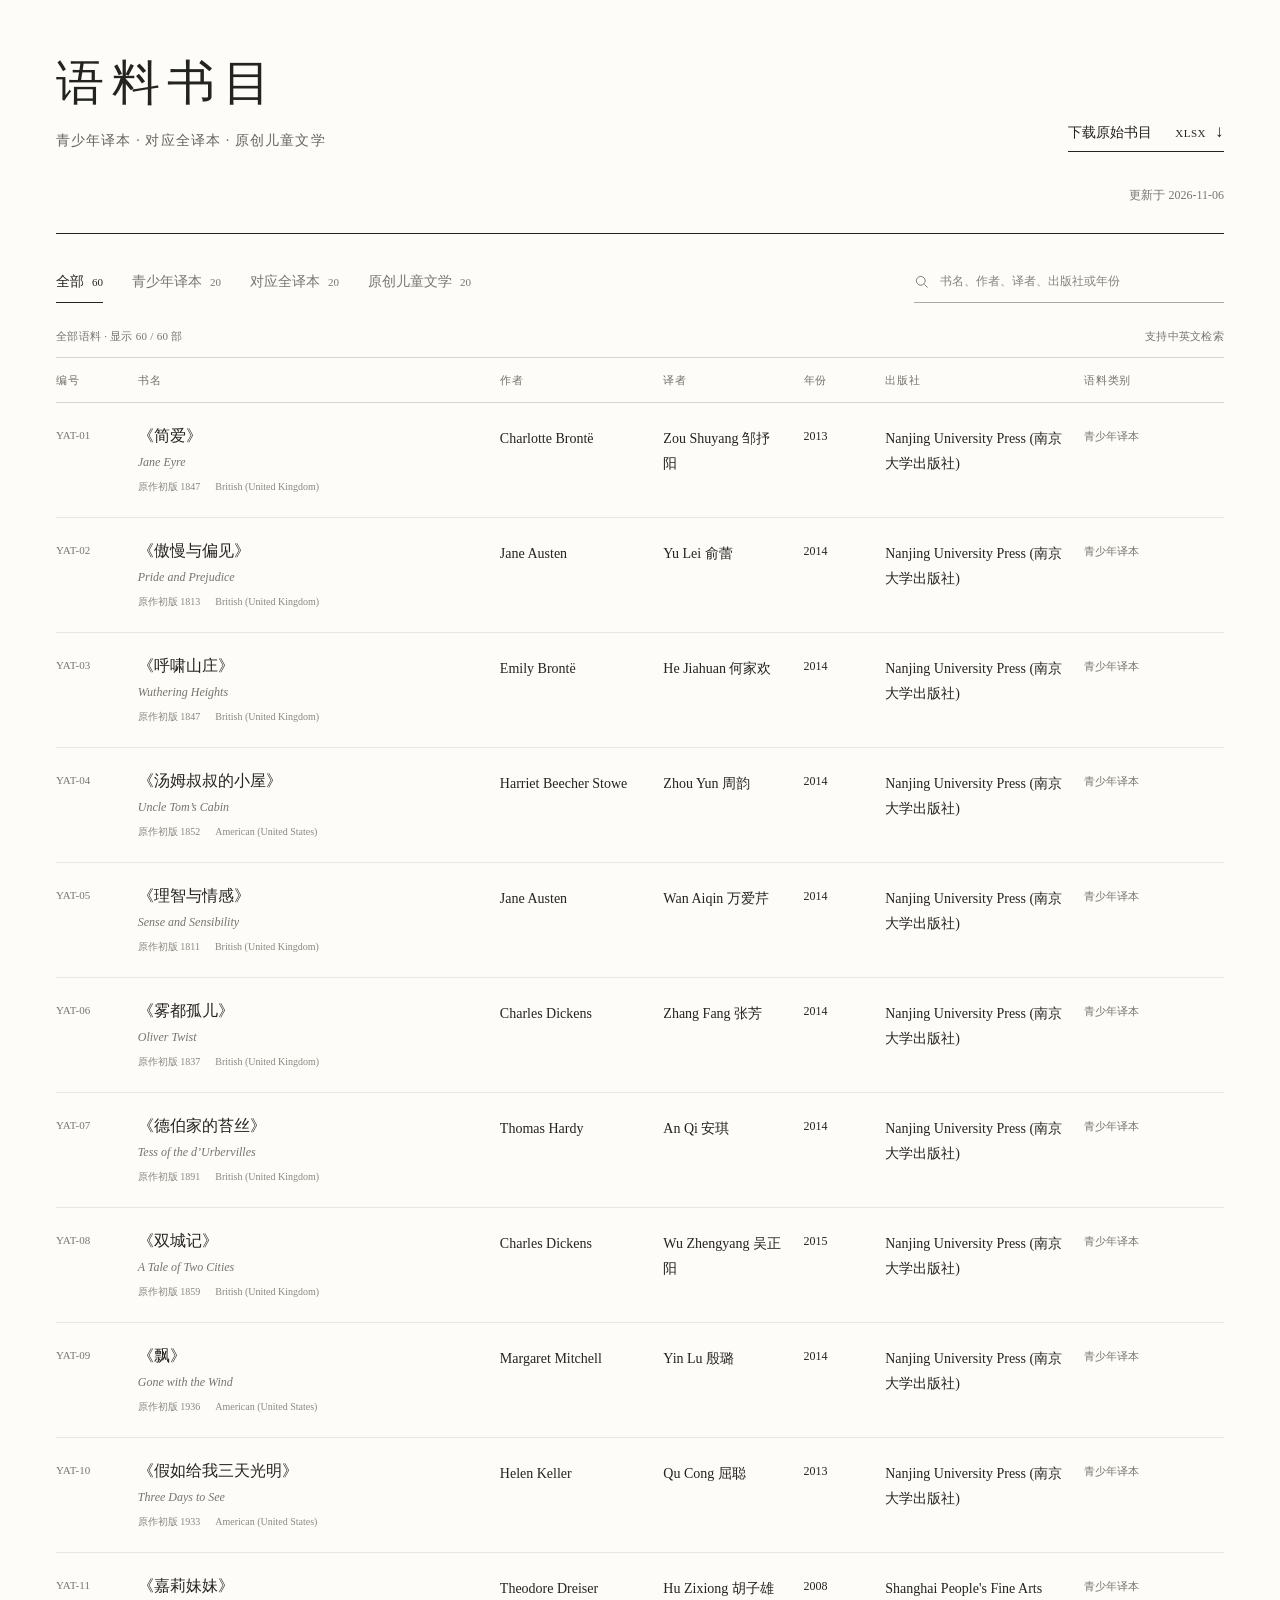
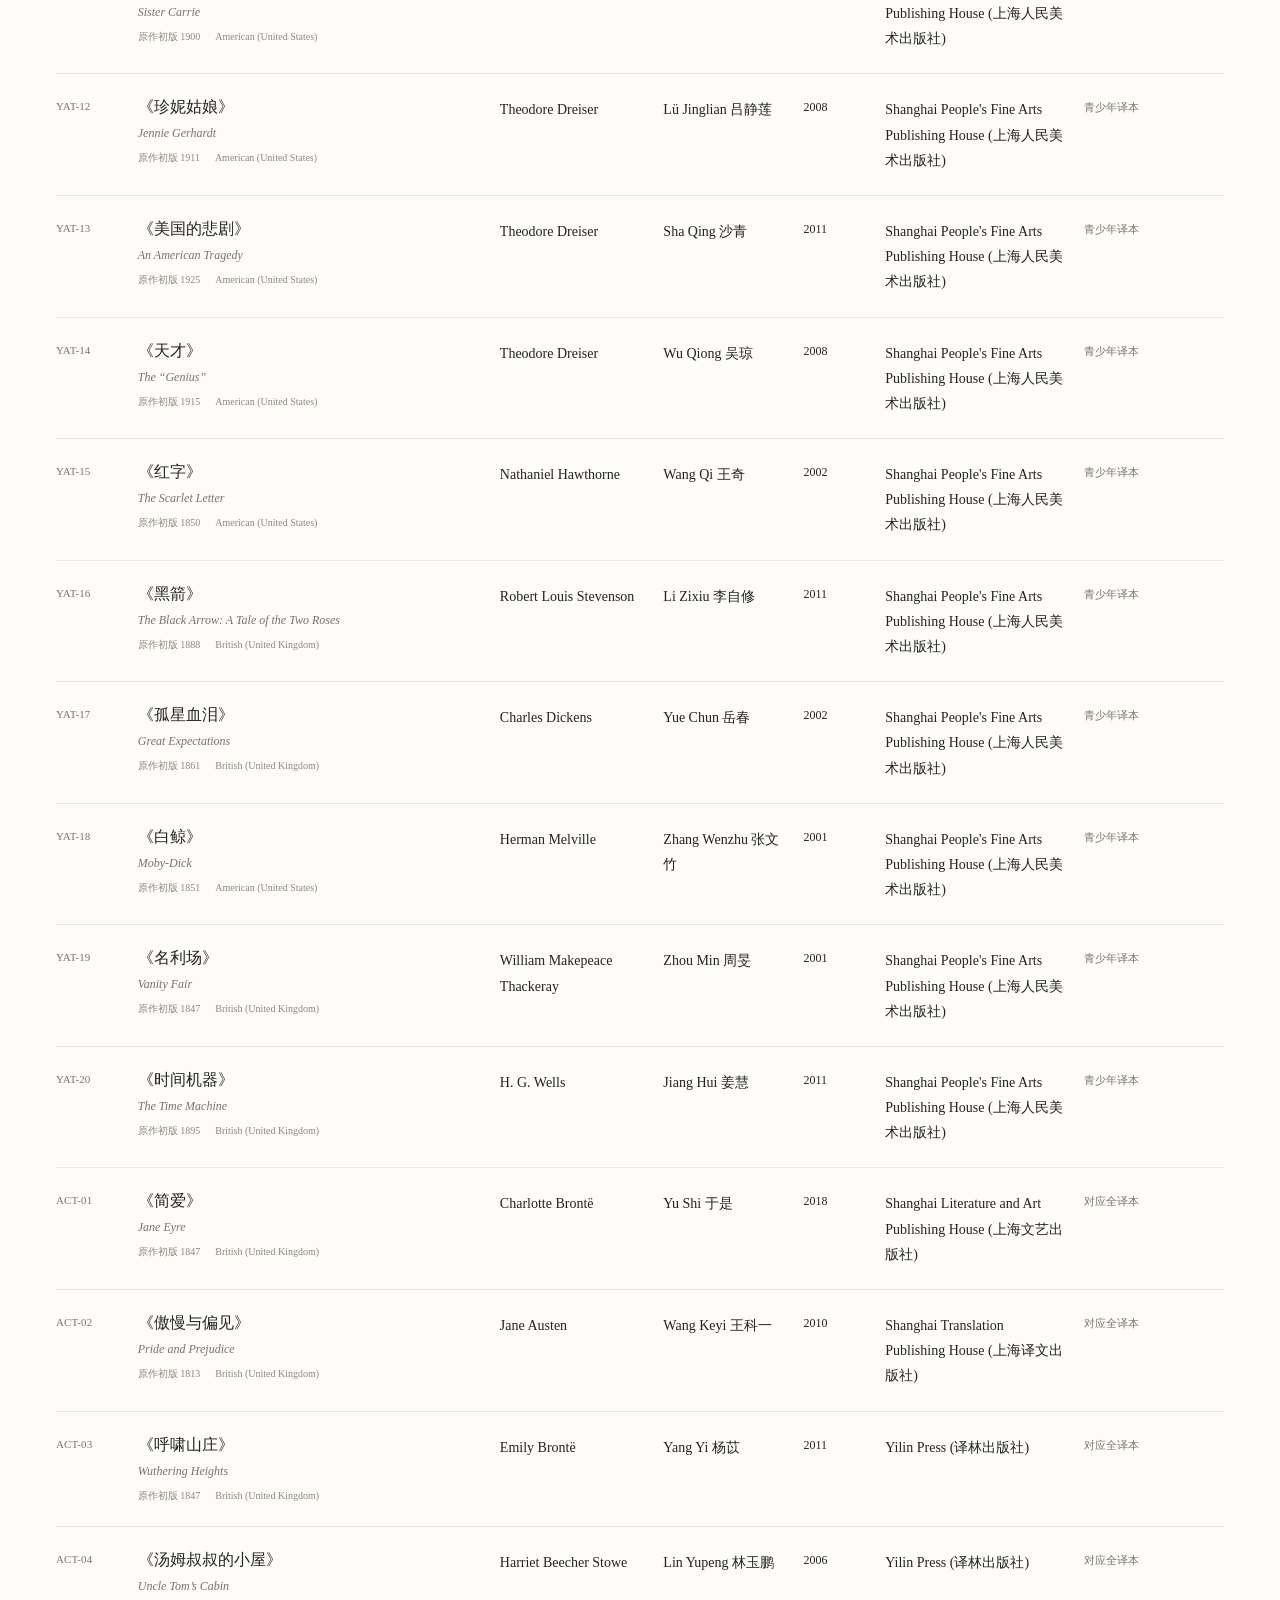
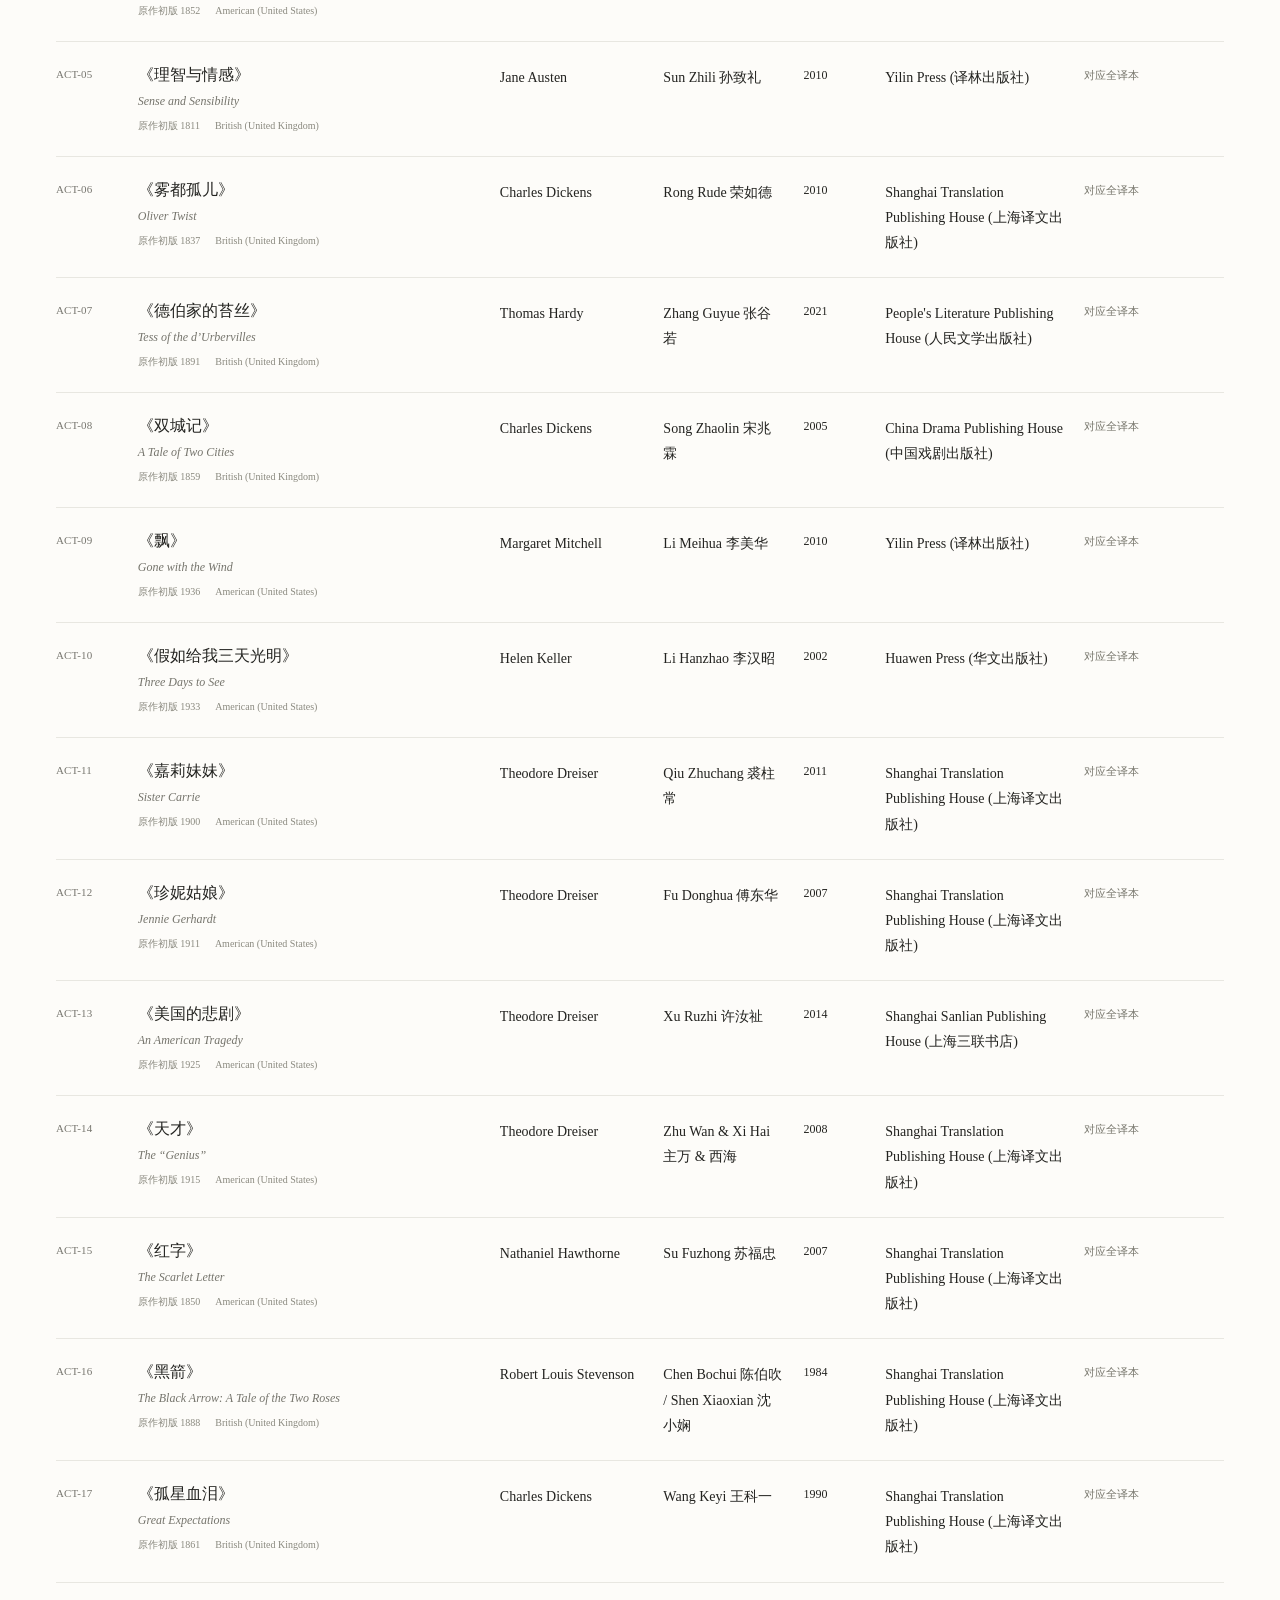
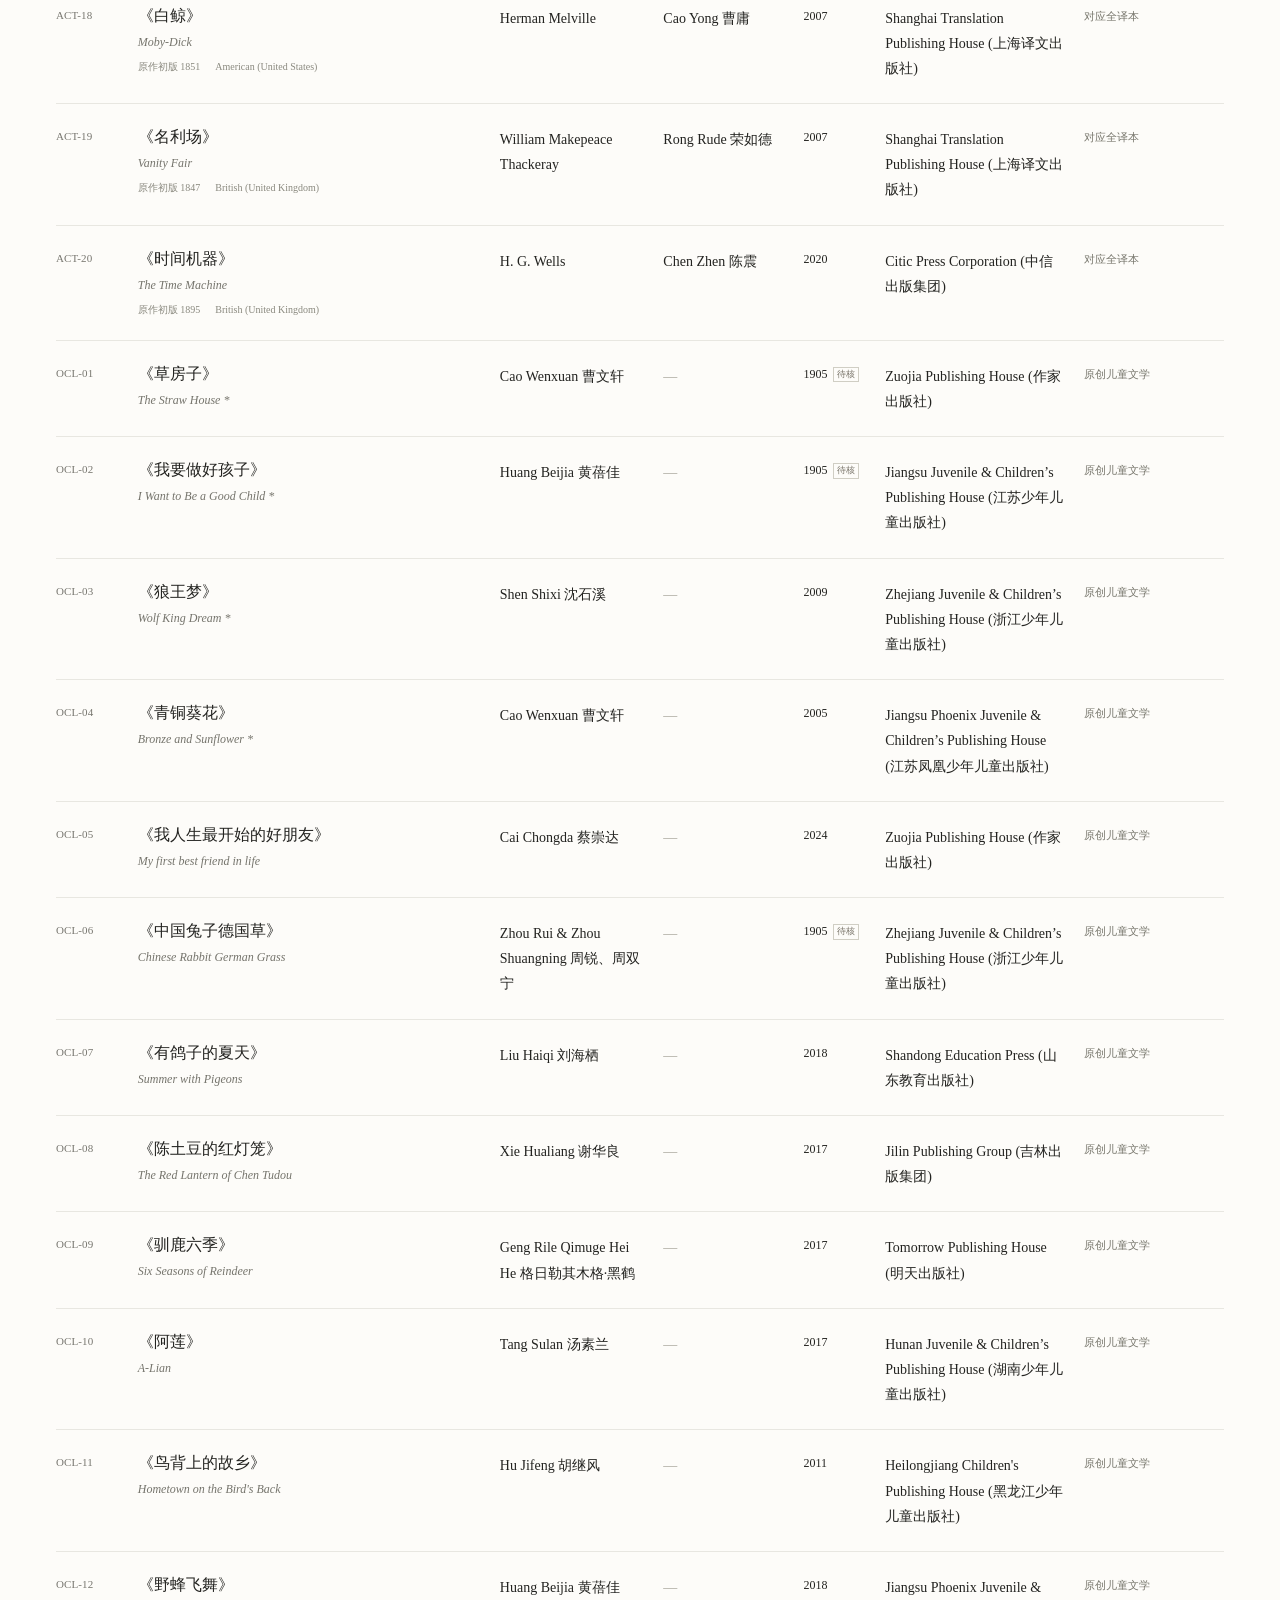
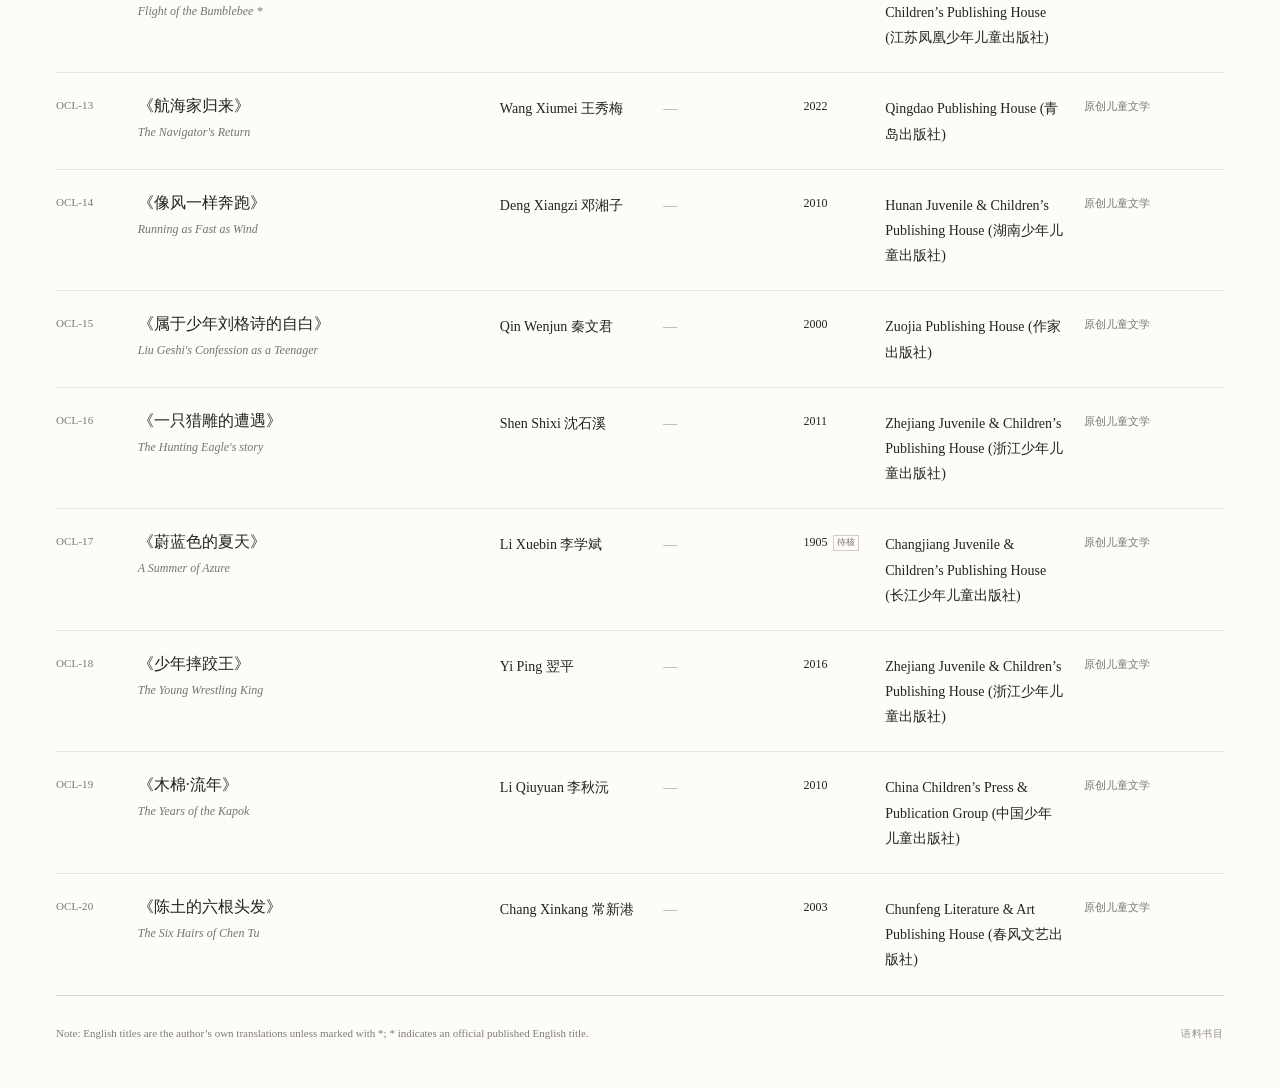
==== index.html @ 2dc524d7 "Add files via upload" ====
<!doctype html>
<html lang="zh-CN">
  <head>
    <meta charset="utf-8">
    <meta name="viewport" content="width=device-width, initial-scale=1">
    <meta name="color-scheme" content="light">
    <meta name="robots" content="noindex, nofollow">
    <link rel="canonical" href="https://aug14sss.github.io/corpus-bibliography/">
    <meta name="description" content="儿童文学研究语料书目：青少年译本、对应全译本与原创儿童文学。支持检索、分类浏览与原始书目下载。">
    <title>语料书目</title>
    <link rel="stylesheet" href="./corpus-bibliography/style.css">
    <script src="./corpus-bibliography/app.js" defer></script>
  </head>
  <body>
    <a class="skip-link" href="#bibliography">跳至书目</a>
    <main class="page">
      <header class="page-header">
        <div class="title-row">
          <div>
            <h1>语料书目</h1>
            <p class="subtitle">青少年译本 · 对应全译本 · 原创儿童文学</p>
          </div>
          <a class="download-link" href="./corpus-bibliography/files/list.xlsx" download="list.xlsx">
            <span>下载原始书目</span><span class="file-type">XLSX <span aria-hidden="true">↓</span></span>
          </a>
        </div>
        <div class="intro-row">
          <p class="update-note" id="updated-at"></p>
        </div>
      </header>

      <section class="bibliography" id="bibliography" aria-label="语料书目检索">
        <div class="controls">
          <div class="group-filters" role="group" aria-label="按语料类别筛选">
            <button class="group-button is-active" type="button" data-group="all" aria-pressed="true"><span>全部</span><span class="group-count" data-count="all">0</span></button>
            <button class="group-button" type="button" data-group="YAT" aria-pressed="false"><span>青少年译本</span><span class="group-count" data-count="YAT">0</span></button>
            <button class="group-button" type="button" data-group="ACT" aria-pressed="false"><span>对应全译本</span><span class="group-count" data-count="ACT">0</span></button>
            <button class="group-button" type="button" data-group="OCL" aria-pressed="false"><span>原创儿童文学</span><span class="group-count" data-count="OCL">0</span></button>
          </div>
          <form class="search-form" role="search">
            <label class="sr-only" for="book-search">检索书名、作者、译者、出版社或年份</label>
            <div class="search-field">
              <svg class="search-icon" viewBox="0 0 20 20" fill="none" aria-hidden="true"><circle cx="8.5" cy="8.5" r="5.5"></circle><path d="m13 13 4 4"></path></svg>
              <input id="book-search" type="search" placeholder="书名、作者、译者、出版社或年份" autocomplete="off" spellcheck="false" aria-describedby="search-help">
              <button class="clear-search" type="button" aria-label="清空检索词" hidden><span aria-hidden="true">×</span></button>
            </div>
          </form>
        </div>
        <div class="results-meta">
          <p id="result-count" role="status" aria-live="polite" aria-atomic="true">正在载入书目…</p>
          <p class="search-help" id="search-help">支持中英文检索</p>
        </div>
        <p class="print-summary" id="print-summary"></p>

        <div class="table-scroll" role="region" aria-label="书目表格，可横向滚动" tabindex="0">
          <table>
            <caption class="sr-only">语料书目，包括书名、作者、译者、出版年份、出版社及语料类别。</caption>
            <colgroup>
              <col class="col-number"><col class="col-title"><col class="col-author"><col class="col-translator"><col class="col-year"><col class="col-publisher"><col class="col-group">
            </colgroup>
            <thead>
              <tr><th scope="col">编号</th><th scope="col">书名</th><th scope="col">作者</th><th scope="col">译者</th><th scope="col">年份</th><th scope="col">出版社</th><th scope="col">语料类别</th></tr>
            </thead>
            <tbody id="bibliography-rows"></tbody>
            <tbody id="print-rows" class="print-rows" aria-hidden="true"></tbody>
          </table>
        </div>

        <div class="empty-state" id="empty-state" hidden>
          <p>未找到匹配的书目</p>
          <p class="empty-hint">试试更简短的关键词，或清除筛选查看全部书目。</p>
          <button class="reset-filters" type="button">清除筛选</button>
        </div>
        <noscript><p class="data-message">请启用 JavaScript 查看和检索书目；也可下载上方的原始 Excel 书目。</p></noscript>
        <p class="data-message" id="data-error" hidden>书目暂未载入，请稍后刷新，或下载原始书目。</p>
      </section>

      <footer class="page-footer">
        <p class="english-note" id="english-note">Note: English titles are the author’s own translations unless marked with *; * indicates an official published English title.</p>
        <p class="footer-caption">语料书目</p>
      </footer>
    </main>
    <script type="application/json" id="bibliography-data">{"title":"语料书目","updatedAt":"2026-11-06","sourceFile":"list.xlsx","noteEnglishTitles":"Note: English titles are the author’s own translations unless marked with *; * indicates an official published English title.","records":[{"id":"YAT-01","group":"YAT","groupLabel":"青少年译本","number":1,"title":"《简爱》","englishTitle":"Jane Eyre","author":"Charlotte Brontë","translator":"Zou Shuyang 邹抒阳","year":"2013","publisher":"Nanjing University Press (南京大学出版社)","originalYear":"1847","sourceExtra":"British (United Kingdom)","needsYearCheck":false},{"id":"YAT-02","group":"YAT","groupLabel":"青少年译本","number":2,"title":"《傲慢与偏见》","englishTitle":"Pride and Prejudice","author":"Jane Austen","translator":"Yu Lei 俞蕾","year":"2014","publisher":"Nanjing University Press (南京大学出版社)","originalYear":"1813","sourceExtra":"British (United Kingdom)","needsYearCheck":false},{"id":"YAT-03","group":"YAT","groupLabel":"青少年译本","number":3,"title":"《呼啸山庄》","englishTitle":"Wuthering Heights","author":"Emily Brontë","translator":"He Jiahuan 何家欢","year":"2014","publisher":"Nanjing University Press (南京大学出版社)","originalYear":"1847","sourceExtra":"British (United Kingdom)","needsYearCheck":false},{"id":"YAT-04","group":"YAT","groupLabel":"青少年译本","number":4,"title":"《汤姆叔叔的小屋》","englishTitle":"Uncle Tom’s Cabin","author":"Harriet Beecher Stowe","translator":"Zhou Yun 周韵","year":"2014","publisher":"Nanjing University Press (南京大学出版社)","originalYear":"1852","sourceExtra":"American (United States)","needsYearCheck":false},{"id":"YAT-05","group":"YAT","groupLabel":"青少年译本","number":5,"title":"《理智与情感》","englishTitle":"Sense and Sensibility","author":"Jane Austen","translator":"Wan Aiqin 万爱芹","year":"2014","publisher":"Nanjing University Press (南京大学出版社)","originalYear":"1811","sourceExtra":"British (United Kingdom)","needsYearCheck":false},{"id":"YAT-06","group":"YAT","groupLabel":"青少年译本","number":6,"title":"《雾都孤儿》","englishTitle":"Oliver Twist","author":"Charles Dickens","translator":"Zhang Fang 张芳","year":"2014","publisher":"Nanjing University Press (南京大学出版社)","originalYear":"1837","sourceExtra":"British (United Kingdom)","needsYearCheck":false},{"id":"YAT-07","group":"YAT","groupLabel":"青少年译本","number":7,"title":"《德伯家的苔丝》","englishTitle":"Tess of the d’Urbervilles","author":"Thomas Hardy","translator":"An Qi 安琪","year":"2014","publisher":"Nanjing University Press (南京大学出版社)","originalYear":"1891","sourceExtra":"British (United Kingdom)","needsYearCheck":false},{"id":"YAT-08","group":"YAT","groupLabel":"青少年译本","number":8,"title":"《双城记》","englishTitle":"A Tale of Two Cities","author":"Charles Dickens","translator":"Wu Zhengyang 吴正阳","year":"2015","publisher":"Nanjing University Press (南京大学出版社)","originalYear":"1859","sourceExtra":"British (United Kingdom)","needsYearCheck":false},{"id":"YAT-09","group":"YAT","groupLabel":"青少年译本","number":9,"title":"《飘》","englishTitle":"Gone with the Wind","author":"Margaret Mitchell","translator":"Yin Lu 殷璐","year":"2014","publisher":"Nanjing University Press (南京大学出版社)","originalYear":"1936","sourceExtra":"American (United States)","needsYearCheck":false},{"id":"YAT-10","group":"YAT","groupLabel":"青少年译本","number":10,"title":"《假如给我三天光明》","englishTitle":"Three Days to See","author":"Helen Keller","translator":"Qu Cong 屈聪","year":"2013","publisher":"Nanjing University Press (南京大学出版社)","originalYear":"1933","sourceExtra":"American (United States)","needsYearCheck":false},{"id":"YAT-11","group":"YAT","groupLabel":"青少年译本","number":11,"title":"《嘉莉妹妹》","englishTitle":"Sister Carrie","author":"Theodore Dreiser","translator":"Hu Zixiong 胡子雄","year":"2008","publisher":"Shanghai People's Fine Arts Publishing House\n(上海人民美术出版社)","originalYear":"1900","sourceExtra":"American (United States)","needsYearCheck":false},{"id":"YAT-12","group":"YAT","groupLabel":"青少年译本","number":12,"title":"《珍妮姑娘》","englishTitle":"Jennie Gerhardt","author":"Theodore Dreiser","translator":"Lü Jinglian 吕静莲","year":"2008","publisher":"Shanghai People's Fine Arts Publishing House\n(上海人民美术出版社)","originalYear":"1911","sourceExtra":"American (United States)","needsYearCheck":false},{"id":"YAT-13","group":"YAT","groupLabel":"青少年译本","number":13,"title":"《美国的悲剧》","englishTitle":"An American Tragedy","author":"Theodore Dreiser","translator":"Sha Qing 沙青","year":"2011","publisher":"Shanghai People's Fine Arts Publishing House\n(上海人民美术出版社)","originalYear":"1925","sourceExtra":"American (United States)","needsYearCheck":false},{"id":"YAT-14","group":"YAT","groupLabel":"青少年译本","number":14,"title":"《天才》","englishTitle":"The “Genius”","author":"Theodore Dreiser","translator":"Wu Qiong 吴琼","year":"2008","publisher":"Shanghai People's Fine Arts Publishing House\n(上海人民美术出版社)","originalYear":"1915","sourceExtra":"American (United States)","needsYearCheck":false},{"id":"YAT-15","group":"YAT","groupLabel":"青少年译本","number":15,"title":"《红字》","englishTitle":"The Scarlet Letter","author":"Nathaniel Hawthorne","translator":"Wang Qi 王奇","year":"2002","publisher":"Shanghai People's Fine Arts Publishing House\n(上海人民美术出版社)","originalYear":"1850","sourceExtra":"American (United States)","needsYearCheck":false},{"id":"YAT-16","group":"YAT","groupLabel":"青少年译本","number":16,"title":"《黑箭》","englishTitle":"The Black Arrow: A Tale of the Two Roses","author":"Robert Louis Stevenson","translator":"Li Zixiu 李自修","year":"2011","publisher":"Shanghai People's Fine Arts Publishing House\n(上海人民美术出版社)","originalYear":"1888","sourceExtra":"British (United Kingdom)","needsYearCheck":false},{"id":"YAT-17","group":"YAT","groupLabel":"青少年译本","number":17,"title":"《孤星血泪》","englishTitle":"Great Expectations","author":"Charles Dickens","translator":"Yue Chun 岳春","year":"2002","publisher":"Shanghai People's Fine Arts Publishing House\n(上海人民美术出版社)","originalYear":"1861","sourceExtra":"British (United Kingdom)","needsYearCheck":false},{"id":"YAT-18","group":"YAT","groupLabel":"青少年译本","number":18,"title":"《白鲸》","englishTitle":"Moby-Dick","author":"Herman Melville","translator":"Zhang Wenzhu 张文竹","year":"2001","publisher":"Shanghai People's Fine Arts Publishing House\n(上海人民美术出版社)","originalYear":"1851","sourceExtra":"American (United States)","needsYearCheck":false},{"id":"YAT-19","group":"YAT","groupLabel":"青少年译本","number":19,"title":"《名利场》","englishTitle":"Vanity Fair","author":"William Makepeace Thackeray","translator":"Zhou Min 周旻","year":"2001","publisher":"Shanghai People's Fine Arts Publishing House\n(上海人民美术出版社)","originalYear":"1847","sourceExtra":"British (United Kingdom)","needsYearCheck":false},{"id":"YAT-20","group":"YAT","groupLabel":"青少年译本","number":20,"title":"《时间机器》","englishTitle":"The Time Machine","author":"H. G. Wells","translator":"Jiang Hui 姜慧","year":"2011","publisher":"Shanghai People's Fine Arts Publishing House\n(上海人民美术出版社)","originalYear":"1895","sourceExtra":"British (United Kingdom)","needsYearCheck":false},{"id":"ACT-01","group":"ACT","groupLabel":"对应全译本","number":1,"title":"《简爱》","englishTitle":"Jane Eyre","author":"Charlotte Brontë","translator":"Yu Shi 于是","year":"2018","publisher":"Shanghai Literature and Art Publishing House (上海文艺出版社)","originalYear":"1847","sourceExtra":"British (United Kingdom)","needsYearCheck":false},{"id":"ACT-02","group":"ACT","groupLabel":"对应全译本","number":2,"title":"《傲慢与偏见》","englishTitle":"Pride and Prejudice","author":"Jane Austen","translator":"Wang Keyi 王科一","year":"2010","publisher":"Shanghai Translation Publishing House (上海译文出版社)","originalYear":"1813","sourceExtra":"British (United Kingdom)","needsYearCheck":false},{"id":"ACT-03","group":"ACT","groupLabel":"对应全译本","number":3,"title":"《呼啸山庄》","englishTitle":"Wuthering Heights","author":"Emily Brontë","translator":"Yang Yi 杨苡","year":"2011","publisher":"Yilin Press (译林出版社)","originalYear":"1847","sourceExtra":"British (United Kingdom)","needsYearCheck":false},{"id":"ACT-04","group":"ACT","groupLabel":"对应全译本","number":4,"title":"《汤姆叔叔的小屋》","englishTitle":"Uncle Tom’s Cabin","author":"Harriet Beecher Stowe","translator":"Lin Yupeng 林玉鹏","year":"2006","publisher":"Yilin Press (译林出版社)","originalYear":"1852","sourceExtra":"American (United States)","needsYearCheck":false},{"id":"ACT-05","group":"ACT","groupLabel":"对应全译本","number":5,"title":"《理智与情感》","englishTitle":"Sense and Sensibility","author":"Jane Austen","translator":"Sun Zhili 孙致礼","year":"2010","publisher":"Yilin Press (译林出版社)","originalYear":"1811","sourceExtra":"British (United Kingdom)","needsYearCheck":false},{"id":"ACT-06","group":"ACT","groupLabel":"对应全译本","number":6,"title":"《雾都孤儿》","englishTitle":"Oliver Twist","author":"Charles Dickens","translator":"Rong Rude 荣如德","year":"2010","publisher":"Shanghai Translation Publishing House (上海译文出版社)","originalYear":"1837","sourceExtra":"British (United Kingdom)","needsYearCheck":false},{"id":"ACT-07","group":"ACT","groupLabel":"对应全译本","number":7,"title":"《德伯家的苔丝》","englishTitle":"Tess of the d’Urbervilles","author":"Thomas Hardy","translator":"Zhang Guyue 张谷若","year":"2021","publisher":"People's Literature Publishing House (人民文学出版社)","originalYear":"1891","sourceExtra":"British (United Kingdom)","needsYearCheck":false},{"id":"ACT-08","group":"ACT","groupLabel":"对应全译本","number":8,"title":"《双城记》","englishTitle":"A Tale of Two Cities","author":"Charles Dickens","translator":"Song Zhaolin 宋兆霖","year":"2005","publisher":"China Drama Publishing House (中国戏剧出版社)","originalYear":"1859","sourceExtra":"British (United Kingdom)","needsYearCheck":false},{"id":"ACT-09","group":"ACT","groupLabel":"对应全译本","number":9,"title":"《飘》","englishTitle":"Gone with the Wind","author":"Margaret Mitchell","translator":"Li Meihua 李美华","year":"2010","publisher":"Yilin Press (译林出版社)","originalYear":"1936","sourceExtra":"American (United States)","needsYearCheck":false},{"id":"ACT-10","group":"ACT","groupLabel":"对应全译本","number":10,"title":"《假如给我三天光明》","englishTitle":"Three Days to See","author":"Helen Keller","translator":"Li Hanzhao 李汉昭","year":"2002","publisher":"Huawen Press (华文出版社)","originalYear":"1933","sourceExtra":"American (United States)","needsYearCheck":false},{"id":"ACT-11","group":"ACT","groupLabel":"对应全译本","number":11,"title":"《嘉莉妹妹》","englishTitle":"Sister Carrie","author":"Theodore Dreiser","translator":"Qiu Zhuchang 裘柱常","year":"2011","publisher":"Shanghai Translation Publishing House (上海译文出版社)","originalYear":"1900","sourceExtra":"American (United States)","needsYearCheck":false},{"id":"ACT-12","group":"ACT","groupLabel":"对应全译本","number":12,"title":"《珍妮姑娘》","englishTitle":"Jennie Gerhardt","author":"Theodore Dreiser","translator":"Fu Donghua 傅东华","year":"2007","publisher":"Shanghai Translation Publishing House (上海译文出版社)","originalYear":"1911","sourceExtra":"American (United States)","needsYearCheck":false},{"id":"ACT-13","group":"ACT","groupLabel":"对应全译本","number":13,"title":"《美国的悲剧》","englishTitle":"An American Tragedy","author":"Theodore Dreiser","translator":"Xu Ruzhi 许汝祉","year":"2014","publisher":"Shanghai Sanlian Publishing House (上海三联书店)","originalYear":"1925","sourceExtra":"American (United States)","needsYearCheck":false},{"id":"ACT-14","group":"ACT","groupLabel":"对应全译本","number":14,"title":"《天才》","englishTitle":"The “Genius”","author":"Theodore Dreiser","translator":"Zhu Wan \u0026 Xi Hai 主万 \u0026 西海","year":"2008","publisher":"Shanghai Translation Publishing House (上海译文出版社)","originalYear":"1915","sourceExtra":"American (United States)","needsYearCheck":false},{"id":"ACT-15","group":"ACT","groupLabel":"对应全译本","number":15,"title":"《红字》","englishTitle":"The Scarlet Letter","author":"Nathaniel Hawthorne","translator":"Su Fuzhong 苏福忠","year":"2007","publisher":"Shanghai Translation Publishing House (上海译文出版社)","originalYear":"1850","sourceExtra":"American (United States)","needsYearCheck":false},{"id":"ACT-16","group":"ACT","groupLabel":"对应全译本","number":16,"title":"《黑箭》","englishTitle":"The Black Arrow: A Tale of the Two Roses","author":"Robert Louis Stevenson","translator":"Chen Bochui 陈伯吹 / Shen Xiaoxian 沈小娴","year":"1984","publisher":"Shanghai Translation Publishing House (上海译文出版社)","originalYear":"1888","sourceExtra":"British (United Kingdom)","needsYearCheck":false},{"id":"ACT-17","group":"ACT","groupLabel":"对应全译本","number":17,"title":"《孤星血泪》","englishTitle":"Great Expectations","author":"Charles Dickens","translator":"Wang Keyi 王科一","year":"1990","publisher":"Shanghai Translation Publishing House (上海译文出版社)","originalYear":"1861","sourceExtra":"British (United Kingdom)","needsYearCheck":false},{"id":"ACT-18","group":"ACT","groupLabel":"对应全译本","number":18,"title":"《白鲸》","englishTitle":"Moby-Dick","author":"Herman Melville","translator":"Cao Yong 曹庸","year":"2007","publisher":"Shanghai Translation Publishing House (上海译文出版社)","originalYear":"1851","sourceExtra":"American (United States)","needsYearCheck":false},{"id":"ACT-19","group":"ACT","groupLabel":"对应全译本","number":19,"title":"《名利场》","englishTitle":"Vanity Fair","author":"William Makepeace Thackeray","translator":"Rong Rude 荣如德","year":"2007","publisher":"Shanghai Translation Publishing House (上海译文出版社)","originalYear":"1847","sourceExtra":"British (United Kingdom)","needsYearCheck":false},{"id":"ACT-20","group":"ACT","groupLabel":"对应全译本","number":20,"title":"《时间机器》","englishTitle":"The Time Machine","author":"H. G. Wells","translator":"Chen Zhen 陈震","year":"2020","publisher":"Citic Press Corporation (中信出版集团)","originalYear":"1895","sourceExtra":"British (United Kingdom)","needsYearCheck":false},{"id":"OCL-01","group":"OCL","groupLabel":"原创儿童文学","number":1,"title":"《草房子》","englishTitle":"The Straw House *","author":"Cao Wenxuan 曹文轩","translator":"","year":"1905","publisher":"Zuojia Publishing House (作家出版社)","originalYear":"","sourceExtra":"","needsYearCheck":true},{"id":"OCL-02","group":"OCL","groupLabel":"原创儿童文学","number":2,"title":"《我要做好孩子》","englishTitle":"I Want to Be a Good Child *","author":"Huang Beijia 黄蓓佳","translator":"","year":"1905","publisher":"Jiangsu Juvenile \u0026 Children’s Publishing House (江苏少年儿童出版社)","originalYear":"","sourceExtra":"","needsYearCheck":true},{"id":"OCL-03","group":"OCL","groupLabel":"原创儿童文学","number":3,"title":"《狼王梦》","englishTitle":"Wolf King Dream *","author":"Shen Shixi 沈石溪","translator":"","year":"2009","publisher":"Zhejiang Juvenile \u0026 Children’s Publishing House (浙江少年儿童出版社)","originalYear":"","sourceExtra":"","needsYearCheck":false},{"id":"OCL-04","group":"OCL","groupLabel":"原创儿童文学","number":4,"title":"《青铜葵花》","englishTitle":"Bronze and Sunflower *","author":"Cao Wenxuan 曹文轩","translator":"","year":"2005","publisher":"Jiangsu Phoenix Juvenile \u0026 Children’s Publishing House (江苏凤凰少年儿童出版社)","originalYear":"","sourceExtra":"","needsYearCheck":false},{"id":"OCL-05","group":"OCL","groupLabel":"原创儿童文学","number":5,"title":"《我人生最开始的好朋友》","englishTitle":"My first best friend in life","author":"Cai Chongda 蔡崇达","translator":"","year":"2024","publisher":"Zuojia Publishing House (作家出版社)","originalYear":"","sourceExtra":"","needsYearCheck":false},{"id":"OCL-06","group":"OCL","groupLabel":"原创儿童文学","number":6,"title":"《中国兔子德国草》","englishTitle":"Chinese Rabbit German Grass","author":"Zhou Rui \u0026 Zhou Shuangning\n周锐、周双宁","translator":"","year":"1905","publisher":"Zhejiang Juvenile \u0026 Children’s Publishing House (浙江少年儿童出版社)","originalYear":"","sourceExtra":"","needsYearCheck":true},{"id":"OCL-07","group":"OCL","groupLabel":"原创儿童文学","number":7,"title":"《有鸽子的夏天》","englishTitle":"Summer with Pigeons","author":"Liu Haiqi 刘海栖","translator":"","year":"2018","publisher":"Shandong Education Press (山东教育出版社)","originalYear":"","sourceExtra":"","needsYearCheck":false},{"id":"OCL-08","group":"OCL","groupLabel":"原创儿童文学","number":8,"title":"《陈土豆的红灯笼》","englishTitle":"The Red Lantern of Chen Tudou","author":"Xie Hualiang 谢华良","translator":"","year":"2017","publisher":"Jilin Publishing Group (吉林出版集团)","originalYear":"","sourceExtra":"","needsYearCheck":false},{"id":"OCL-09","group":"OCL","groupLabel":"原创儿童文学","number":9,"title":"《驯鹿六季》","englishTitle":"Six Seasons of Reindeer","author":"Geng Rile Qimuge Hei He\n格日勒其木格·黑鹤","translator":"","year":"2017","publisher":"Tomorrow Publishing House (明天出版社)","originalYear":"","sourceExtra":"","needsYearCheck":false},{"id":"OCL-10","group":"OCL","groupLabel":"原创儿童文学","number":10,"title":"《阿莲》","englishTitle":"A-Lian","author":"Tang Sulan 汤素兰","translator":"","year":"2017","publisher":"Hunan Juvenile \u0026 Children’s Publishing House (湖南少年儿童出版社)","originalYear":"","sourceExtra":"","needsYearCheck":false},{"id":"OCL-11","group":"OCL","groupLabel":"原创儿童文学","number":11,"title":"《鸟背上的故乡》","englishTitle":"Hometown on the Bird's Back","author":"Hu Jifeng 胡继风","translator":"","year":"2011","publisher":"Heilongjiang Children's Publishing House (黑龙江少年儿童出版社)","originalYear":"","sourceExtra":"","needsYearCheck":false},{"id":"OCL-12","group":"OCL","groupLabel":"原创儿童文学","number":12,"title":"《野蜂飞舞》","englishTitle":"Flight of the Bumblebee *","author":"Huang Beijia 黄蓓佳","translator":"","year":"2018","publisher":"Jiangsu Phoenix Juvenile \u0026 Children’s Publishing House (江苏凤凰少年儿童出版社)","originalYear":"","sourceExtra":"","needsYearCheck":false},{"id":"OCL-13","group":"OCL","groupLabel":"原创儿童文学","number":13,"title":"《航海家归来》","englishTitle":"The Navigator's Return","author":"Wang Xiumei 王秀梅","translator":"","year":"2022","publisher":"Qingdao Publishing House (青岛出版社)","originalYear":"","sourceExtra":"","needsYearCheck":false},{"id":"OCL-14","group":"OCL","groupLabel":"原创儿童文学","number":14,"title":"《像风一样奔跑》","englishTitle":"Running as Fast as Wind","author":"Deng Xiangzi 邓湘子","translator":"","year":"2010","publisher":"Hunan Juvenile \u0026 Children’s Publishing House (湖南少年儿童出版社)","originalYear":"","sourceExtra":"","needsYearCheck":false},{"id":"OCL-15","group":"OCL","groupLabel":"原创儿童文学","number":15,"title":"《属于少年刘格诗的自白》","englishTitle":"Liu Geshi's Confession as a Teenager","author":"Qin Wenjun 秦文君","translator":"","year":"2000","publisher":"Zuojia Publishing House (作家出版社)","originalYear":"","sourceExtra":"","needsYearCheck":false},{"id":"OCL-16","group":"OCL","groupLabel":"原创儿童文学","number":16,"title":"《一只猎雕的遭遇》","englishTitle":"The Hunting Eagle's story","author":"Shen Shixi 沈石溪","translator":"","year":"2011","publisher":"Zhejiang Juvenile \u0026 Children’s Publishing House (浙江少年儿童出版社)","originalYear":"","sourceExtra":"","needsYearCheck":false},{"id":"OCL-17","group":"OCL","groupLabel":"原创儿童文学","number":17,"title":"《蔚蓝色的夏天》","englishTitle":"A Summer of Azure","author":"Li Xuebin 李学斌","translator":"","year":"1905","publisher":"Changjiang Juvenile \u0026 Children’s Publishing House (长江少年儿童出版社)","originalYear":"","sourceExtra":"","needsYearCheck":true},{"id":"OCL-18","group":"OCL","groupLabel":"原创儿童文学","number":18,"title":"《少年摔跤王》","englishTitle":"The Young Wrestling King","author":"Yi Ping 翌平","translator":"","year":"2016","publisher":"Zhejiang Juvenile \u0026 Children’s Publishing House (浙江少年儿童出版社)","originalYear":"","sourceExtra":"","needsYearCheck":false},{"id":"OCL-19","group":"OCL","groupLabel":"原创儿童文学","number":19,"title":"《木棉·流年》","englishTitle":"The Years of the Kapok","author":"Li Qiuyuan 李秋沅","translator":"","year":"2010","publisher":"China Children’s Press \u0026 Publication Group (中国少年儿童出版社)","originalYear":"","sourceExtra":"","needsYearCheck":false},{"id":"OCL-20","group":"OCL","groupLabel":"原创儿童文学","number":20,"title":"《陈土的六根头发》","englishTitle":"The Six Hairs of Chen Tu","author":"Chang Xinkang 常新港","translator":"","year":"2003","publisher":"Chunfeng Literature \u0026 Art Publishing House (春风文艺出版社)","originalYear":"","sourceExtra":"","needsYearCheck":false}]}</script>
  </body>
</html>
---- corpus-bibliography/style.css ----
:root {
  color-scheme: light;
  --paper: #fdfcf9;
  --ink: #232320;
  --muted: #77766f;
  --line: #d7d6cf;
  --light-line: #e8e7e1;
  --serif: "Songti SC", "STSong", "Noto Serif CJK SC", "Source Han Serif SC", "SimSun", "Times New Roman", serif;
}

* { box-sizing: border-box; }
html { scroll-behavior: smooth; }
body { margin: 0; background: var(--paper); color: var(--ink); font-family: var(--serif); font-size: 15px; line-height: 1.65; -webkit-font-smoothing: antialiased; }
button, input { font: inherit; color: inherit; }
button, a, input { -webkit-tap-highlight-color: transparent; }
button { cursor: pointer; }
button:focus-visible, a:focus-visible, input:focus-visible, .table-scroll:focus-visible { outline: 2px solid var(--ink); outline-offset: 4px; }
[hidden] { display: none !important; }
.sr-only { position: absolute; width: 1px; height: 1px; padding: 0; margin: -1px; overflow: hidden; clip: rect(0, 0, 0, 0); white-space: nowrap; border: 0; }
.skip-link { position: fixed; top: 8px; left: 12px; z-index: 5; padding: 8px 16px; transform: translateY(-160%); color: var(--paper); background: var(--ink); }
.skip-link:focus { transform: translateY(0); }
.page { width: min(100% - 112px, 1376px); margin: 0 auto; }
.page-header { padding-top: 54px; }
.title-row, .intro-row, .controls, .results-meta { display: flex; align-items: center; justify-content: space-between; gap: 24px; }
.title-row { align-items: flex-end; margin-top: 0; }
h1 { margin: 0; font-size: clamp(36px, 4vw, 48px); font-weight: 500; letter-spacing: .16em; line-height: 1.2; }
.subtitle { margin: 17px 0 0; color: #66655e; font-size: 14px; letter-spacing: .08em; }
.download-link { display: inline-flex; align-items: baseline; gap: 23px; flex-shrink: 0; padding: 10px 0 7px; border-bottom: 1px solid var(--ink); color: var(--ink); text-decoration: none; font-size: 14px; }
.download-link:hover { border-bottom-width: 2px; padding-bottom: 6px; }
.file-type { font-family: Georgia, "Times New Roman", serif; font-size: 11px; letter-spacing: .04em; }
.file-type span { display: inline-block; margin-left: 6px; font-family: serif; font-size: 17px; line-height: 1; }
.intro-row { margin-top: 34px; padding-bottom: 28px; border-bottom: 1px solid var(--ink); align-items: baseline; justify-content: flex-end; }
.update-note { margin: 0; color: var(--muted); font-size: 12px; }
.update-note { flex-shrink: 0; font-variant-numeric: tabular-nums; }
.bibliography { padding-top: 26px; scroll-margin-top: 20px; }
.controls { gap: 30px; }
.group-filters { display: flex; align-items: stretch; gap: 29px; }
.group-button { position: relative; display: inline-flex; align-items: baseline; gap: 8px; padding: 10px 0; border: 0; background: transparent; color: #77766f; white-space: nowrap; font-size: 14px; }
.group-button::after { position: absolute; right: 0; bottom: 1px; left: 0; height: 1px; background: transparent; content: ""; }
.group-button:hover { color: var(--ink); }
.group-button.is-active { color: var(--ink); }
.group-button.is-active::after { background: var(--ink); }
.group-count { font-family: Georgia, "Times New Roman", serif; font-size: 11px; font-variant-numeric: tabular-nums; }
.search-form { width: 310px; max-width: 100%; flex-shrink: 0; }
.search-field { position: relative; display: flex; align-items: center; height: 41px; border-bottom: 1px solid #aaa99f; }
.search-field:focus-within { border-bottom-color: var(--ink); }
.search-icon { width: 16px; height: 16px; flex-shrink: 0; color: #79786f; stroke: currentColor; stroke-width: 1.2; }
input[type="search"] { width: 100%; min-width: 0; padding: 10px 22px 10px 10px; border: 0; border-radius: 0; outline: none; background: transparent; font-size: 12px; }
input[type="search"]:focus-visible { outline: none; }
input[type="search"]::placeholder { color: #85847c; opacity: 1; }
input[type="search"]::-webkit-search-cancel-button { -webkit-appearance: none; }
.clear-search { position: absolute; right: -4px; top: 3px; width: 30px; height: 34px; padding: 0; border: 0; background: transparent; color: #77766f; font-family: sans-serif; font-size: 20px; }
.results-meta { margin: 23px 0 12px; color: var(--muted); font-size: 11px; letter-spacing: .025em; }
.results-meta p { margin: 0; }
.search-help { text-align: right; }
.table-scroll { overflow-x: auto; border-top: 1px solid var(--line); -webkit-overflow-scrolling: touch; }
table { width: 100%; min-width: 1030px; border-collapse: collapse; table-layout: fixed; font-size: 14px; }
.col-number { width: 7%; }
.col-title { width: 31%; }
.col-author { width: 14%; }
.col-translator { width: 12%; }
.col-year { width: 7%; }
.col-publisher { width: 17%; }
.col-group { width: 12%; }
th, td { padding: 21px 20px 22px 0; text-align: left; vertical-align: top; overflow-wrap: anywhere; }
th:last-child, td:last-child { padding-right: 0; }
th { padding-top: 13px; padding-bottom: 13px; border-bottom: 1px solid var(--line); color: #737269; font-size: 11px; font-weight: 400; letter-spacing: .08em; }
td { border-bottom: 1px solid var(--light-line); }
tbody tr:last-child td { border-bottom-color: var(--line); }
.record-number { display: block; margin-top: 2px; color: #77766f; font-family: Georgia, "Times New Roman", serif; font-size: 11px; font-variant-numeric: tabular-nums; letter-spacing: .01em; white-space: nowrap; }
.book-title { margin: 0; font-size: 16px; font-weight: 500; line-height: 1.5; }
.english-title { margin: 5px 0 0; color: #75746c; font-family: Georgia, "Times New Roman", var(--serif); font-size: 12px; font-style: italic; line-height: 1.5; }
.source-detail { display: flex; flex-wrap: wrap; gap: 1px 15px; margin: 8px 0 0; color: #8a897f; font-size: 10px; line-height: 1.6; }
.author-cell, .translator-cell, .publisher-cell { padding-top: 23px; line-height: 1.8; }
.year-cell { padding-top: 24px; font-family: Georgia, "Times New Roman", serif; font-size: 12px; font-variant-numeric: tabular-nums; white-space: nowrap; }
.year-value { white-space: nowrap; }
.year-check { display: inline-block; margin-left: 5px; padding: 0 3px; border: 1px solid #d0cec4; color: #777267; font-family: var(--serif); font-size: 9px; line-height: 1.5; vertical-align: 1px; white-space: nowrap; }
.group-cell { padding-top: 24px; color: #78776d; font-size: 11px; line-height: 1.8; }
.missing-value { color: #aaa89e; }
.empty-state { padding: 62px 20px 65px; border-bottom: 1px solid var(--line); text-align: center; }
.empty-state p { margin: 0; font-size: 17px; }
.empty-state .empty-hint { margin-top: 9px; color: var(--muted); font-size: 13px; }
.reset-filters { margin-top: 18px; padding: 4px 0; border: 0; border-bottom: 1px solid #8c8b81; background: transparent; font-size: 12px; }
.data-message { padding: 24px 0; color: var(--muted); font-size: 13px; }
.page-footer { display: flex; align-items: baseline; justify-content: space-between; gap: 45px; padding: 28px 0 46px; }
.english-note { max-width: 860px; margin: 0; color: #7e7c72; font-family: Georgia, "Times New Roman", serif; font-size: 11px; line-height: 1.7; }
.footer-caption { margin: 0; flex-shrink: 0; color: #908e83; font-size: 10px; letter-spacing: .08em; }
.print-rows, .print-summary { display: none; }

@media (min-width: 1500px) {
  .page-header { padding-top: 65px; }
}

@media (max-width: 1150px) {
  .page { width: calc(100% - 64px); }
  .controls { align-items: flex-start; flex-direction: column; gap: 17px; }
  .group-filters { gap: 30px; }
  .search-form { width: 350px; }
  .results-meta { margin-top: 22px; }
}

@media (max-width: 640px) {
  .page { width: calc(100% - 36px); }
  .page-header { padding-top: 29px; }
  .title-row { align-items: flex-start; flex-direction: column; gap: 22px; margin-top: 0; }
  h1 { font-size: 37px; }
  .subtitle { margin-top: 14px; font-size: 11px; letter-spacing: .02em; }
  .download-link { gap: 18px; padding-top: 0; font-size: 12px; }
  .intro-row { align-items: flex-start; gap: 12px; margin-top: 26px; padding-bottom: 22px; }
  .update-note { font-size: 10px; }
  .update-note { text-align: right; }
  .bibliography { padding-top: 16px; }
  .controls { gap: 16px; }
  .group-filters { width: 100%; justify-content: space-between; gap: 8px; }
  .group-button { gap: 4px; font-size: 11px; }
  .group-count { font-size: 9px; }
  .search-form { width: 100%; }
  .search-field { height: 39px; }
  input[type="search"] { font-size: 12px; }
  .results-meta { margin-top: 20px; font-size: 10px; }
  .search-help { font-size: 9px; }
  .table-scroll { margin-right: -18px; }
  table { min-width: 1015px; }
  .col-title { width: 30%; }
  th, td { padding-right: 18px; }
  .page-footer { flex-direction: column; gap: 20px; padding-top: 23px; padding-bottom: 30px; }
  .english-note { font-size: 10px; }
}

@media (prefers-reduced-motion: reduce) {
  html { scroll-behavior: auto; }
}

@media print {
  @page { size: A4 landscape; margin: 15mm 12mm; }
  :root { --paper: #fff; --ink: #000; --muted: #555; --line: #aaa; --light-line: #ddd; }
  body { background: #fff; font-size: 9pt; }
  .page { width: 100%; }
  .page-header { padding-top: 0; }
  .title-row { margin-top: 0; }
  h1 { font-size: 24pt; }
  .subtitle { margin-top: 7pt; font-size: 9pt; }
  .intro-row { margin-top: 13pt; padding-bottom: 10pt; }
  .update-note { font-size: 8pt; }
  .skip-link, .download-link, .controls, .results-meta, #bibliography-rows, .empty-state, .data-message { display: none !important; }
  .bibliography { padding-top: 9pt; }
  .print-summary { display: block; margin: 0 0 7pt; color: #555; font-size: 8pt; }
  .table-scroll { overflow: visible; margin: 0; }
  table { min-width: 0; font-size: 8.5pt; }
  thead { display: table-header-group; }
  .print-rows { display: table-row-group; }
  tr { break-inside: avoid; page-break-inside: avoid; }
  th, td { padding: 9pt 9pt 9pt 0; }
  th { padding-top: 6pt; padding-bottom: 6pt; font-size: 7pt; }
  .record-number { margin-top: 1pt; font-size: 7pt; }
  .book-title { font-size: 9pt; }
  .english-title { margin-top: 3pt; font-size: 7.5pt; }
  .source-detail { gap: 0 8pt; margin-top: 4pt; font-size: 6.5pt; }
  .author-cell, .translator-cell, .publisher-cell { padding-top: 9pt; }
  .year-cell { padding-top: 9pt; font-size: 8pt; }
  .year-check { margin-left: 2pt; padding: 0 1pt; font-size: 6pt; }
  .group-cell { padding-top: 9pt; font-size: 7pt; }
  .page-footer { gap: 20pt; padding: 15pt 0 0; }
  .english-note { max-width: 80%; font-size: 7pt; }
  .footer-caption { font-size: 7pt; }
}
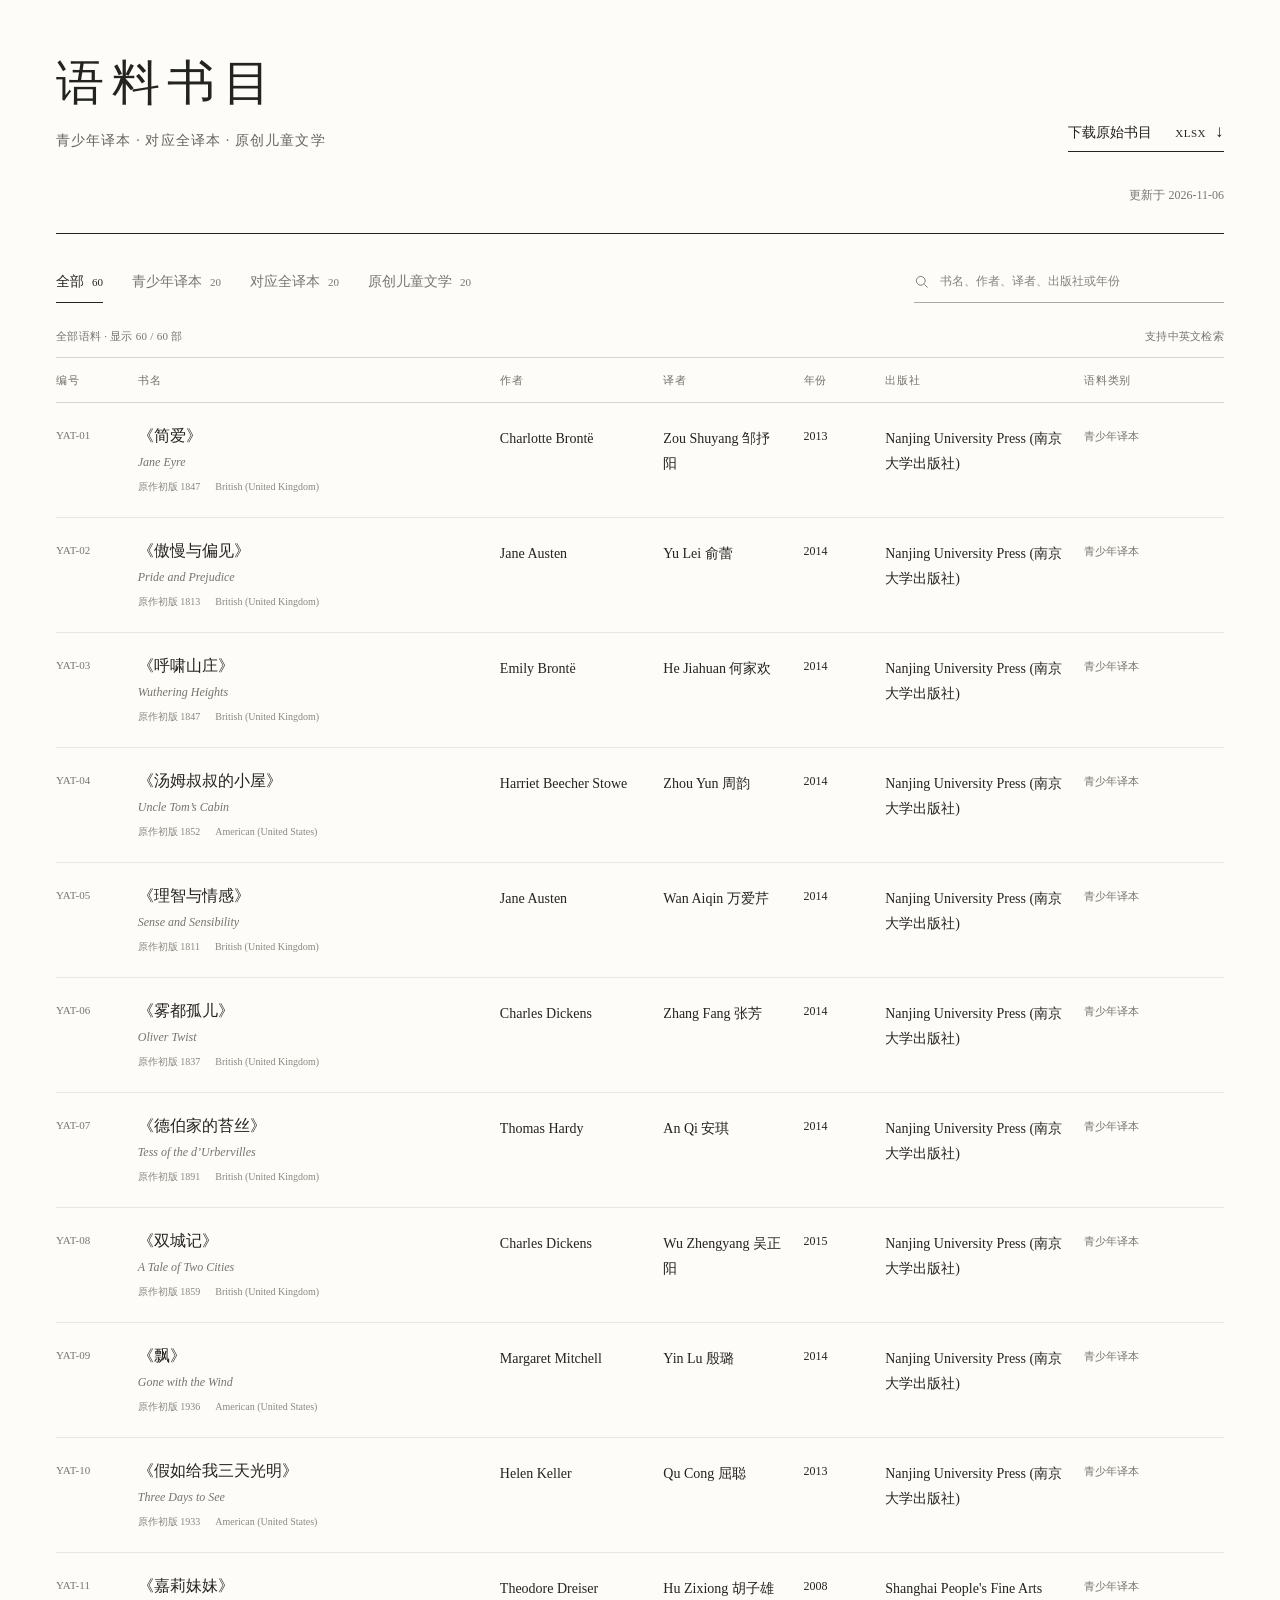
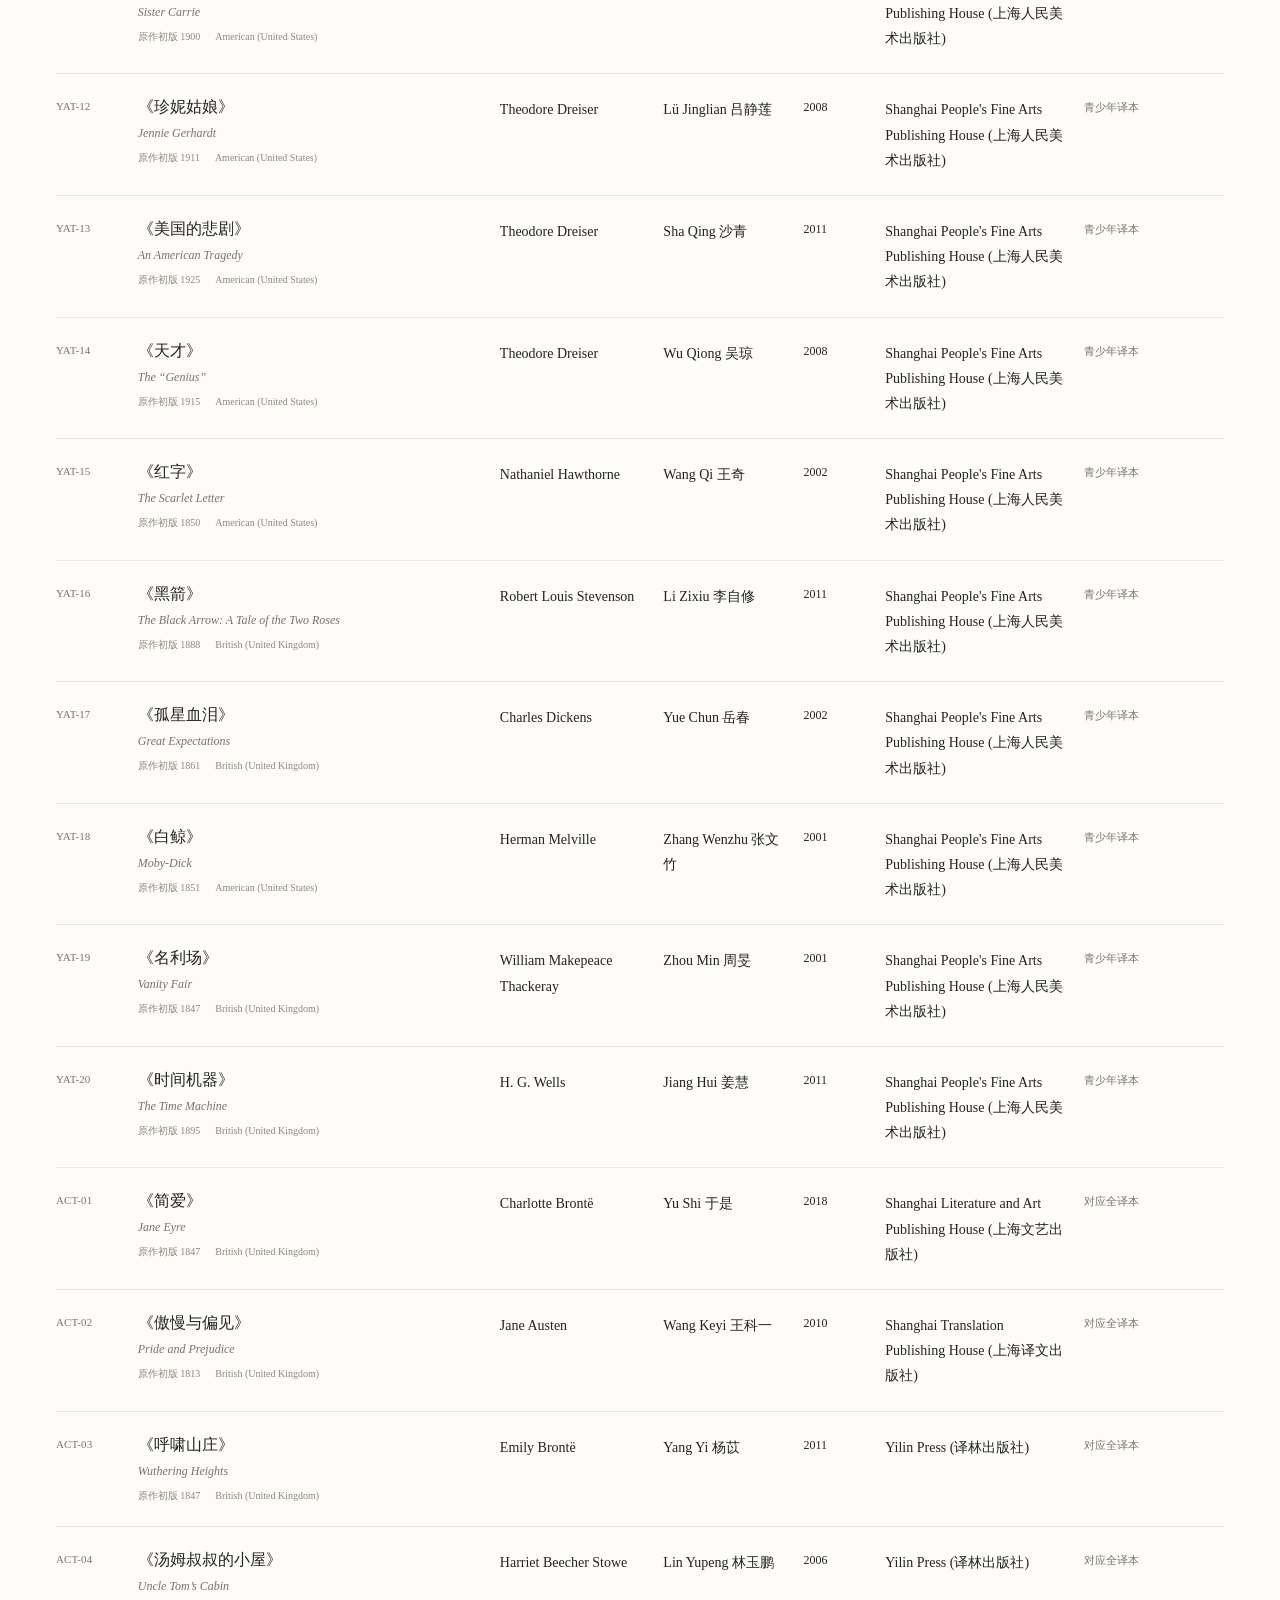
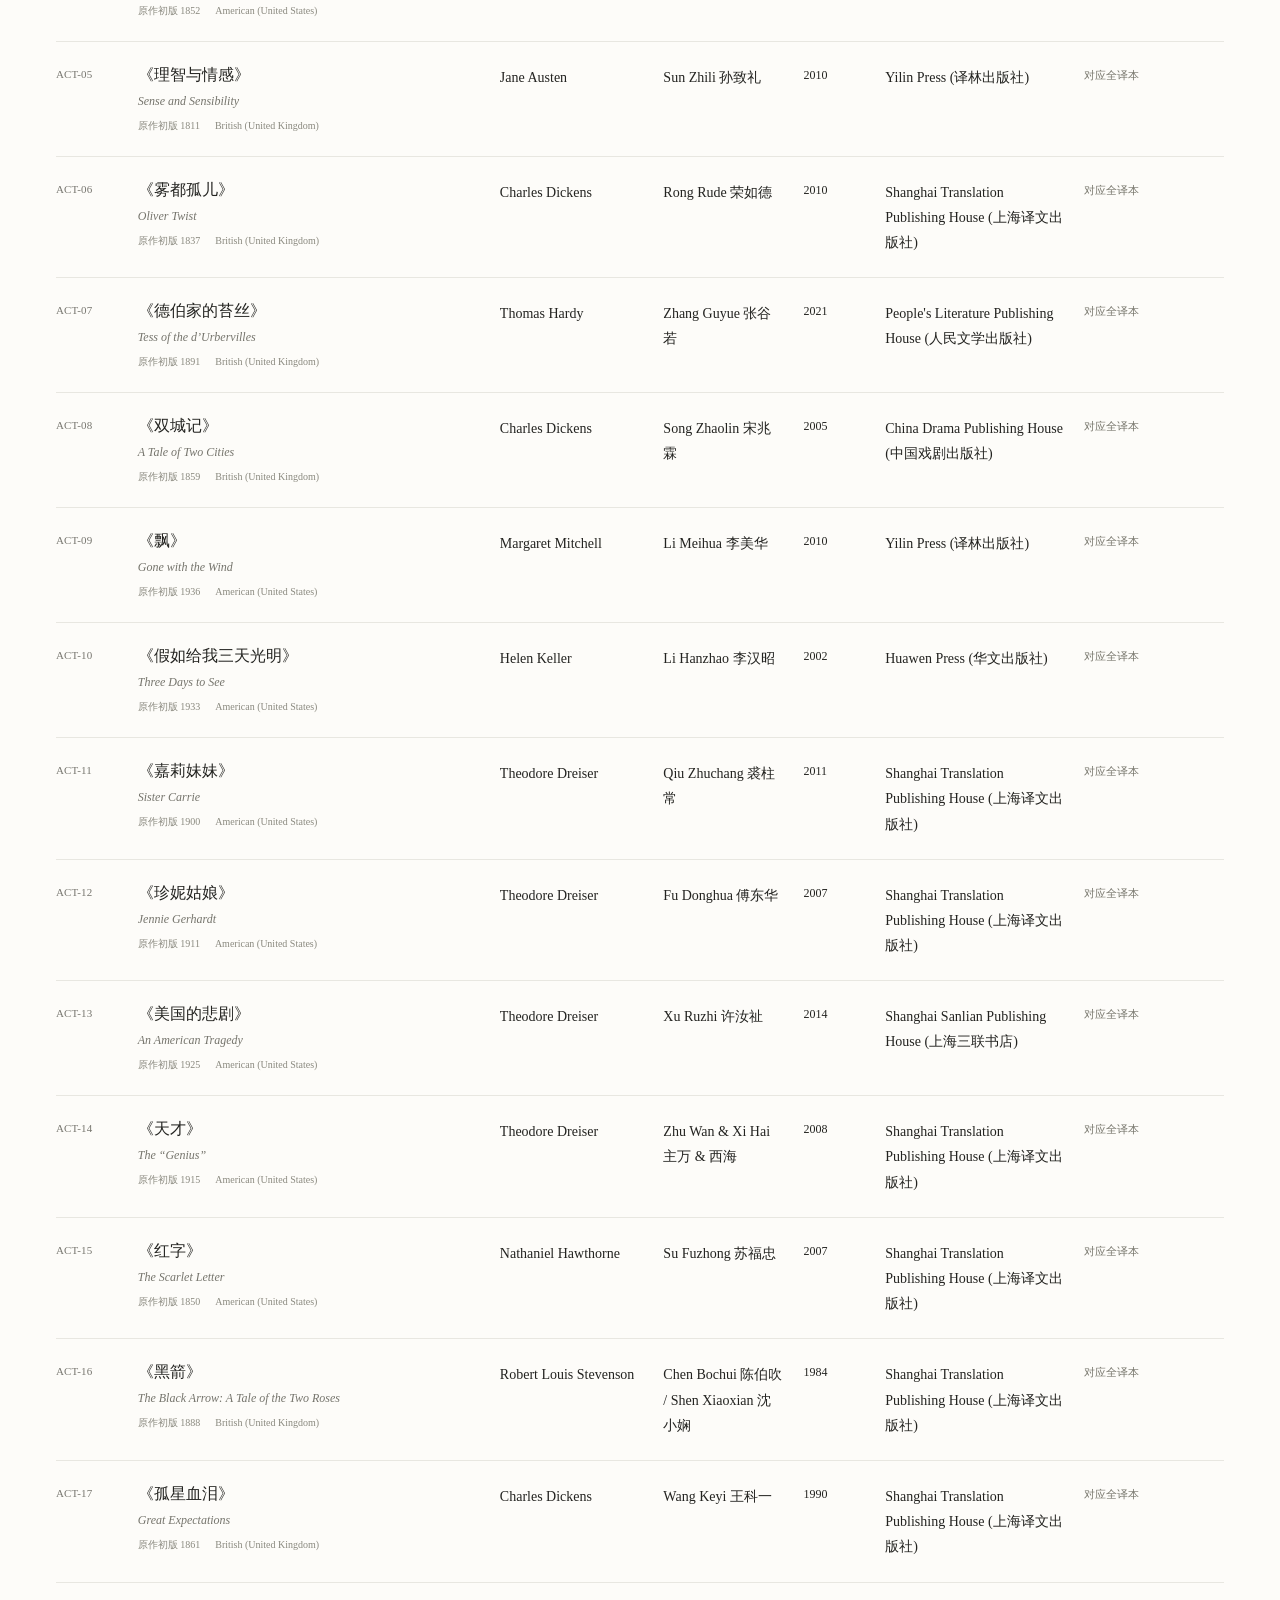
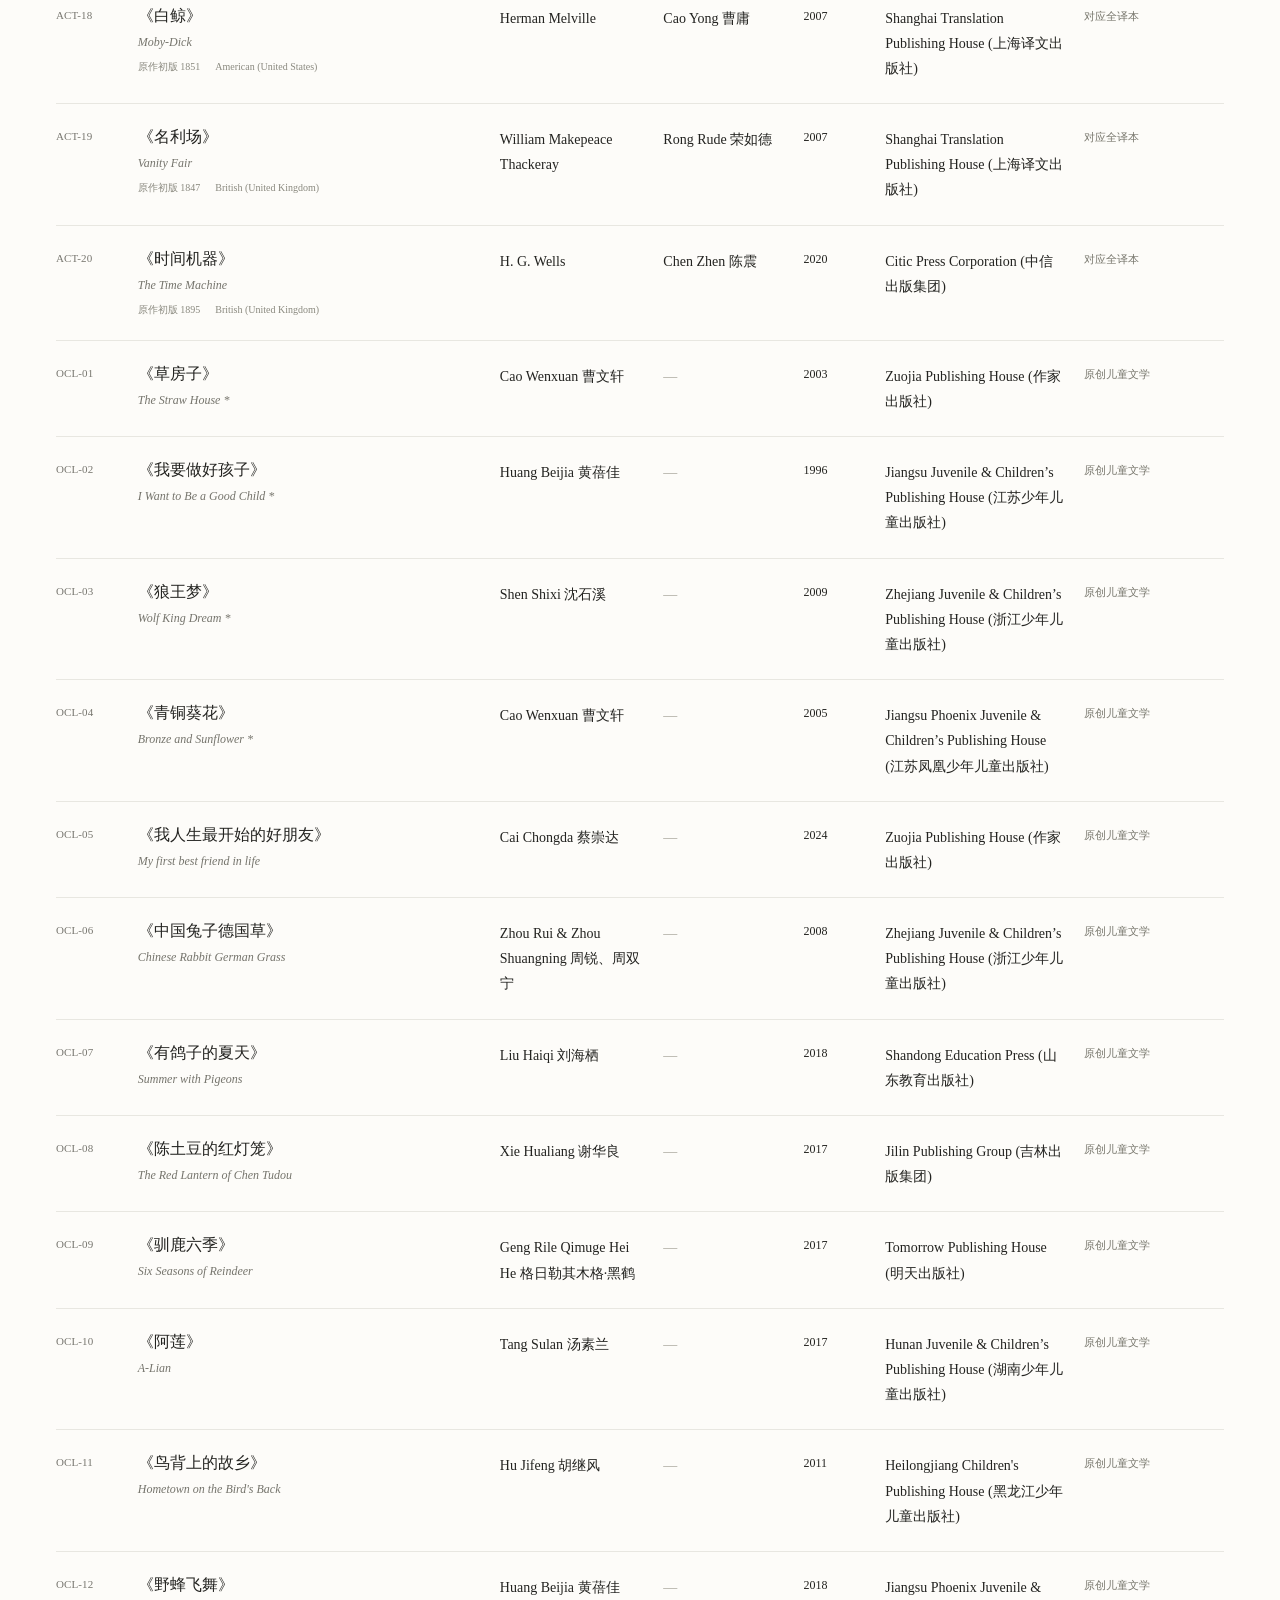
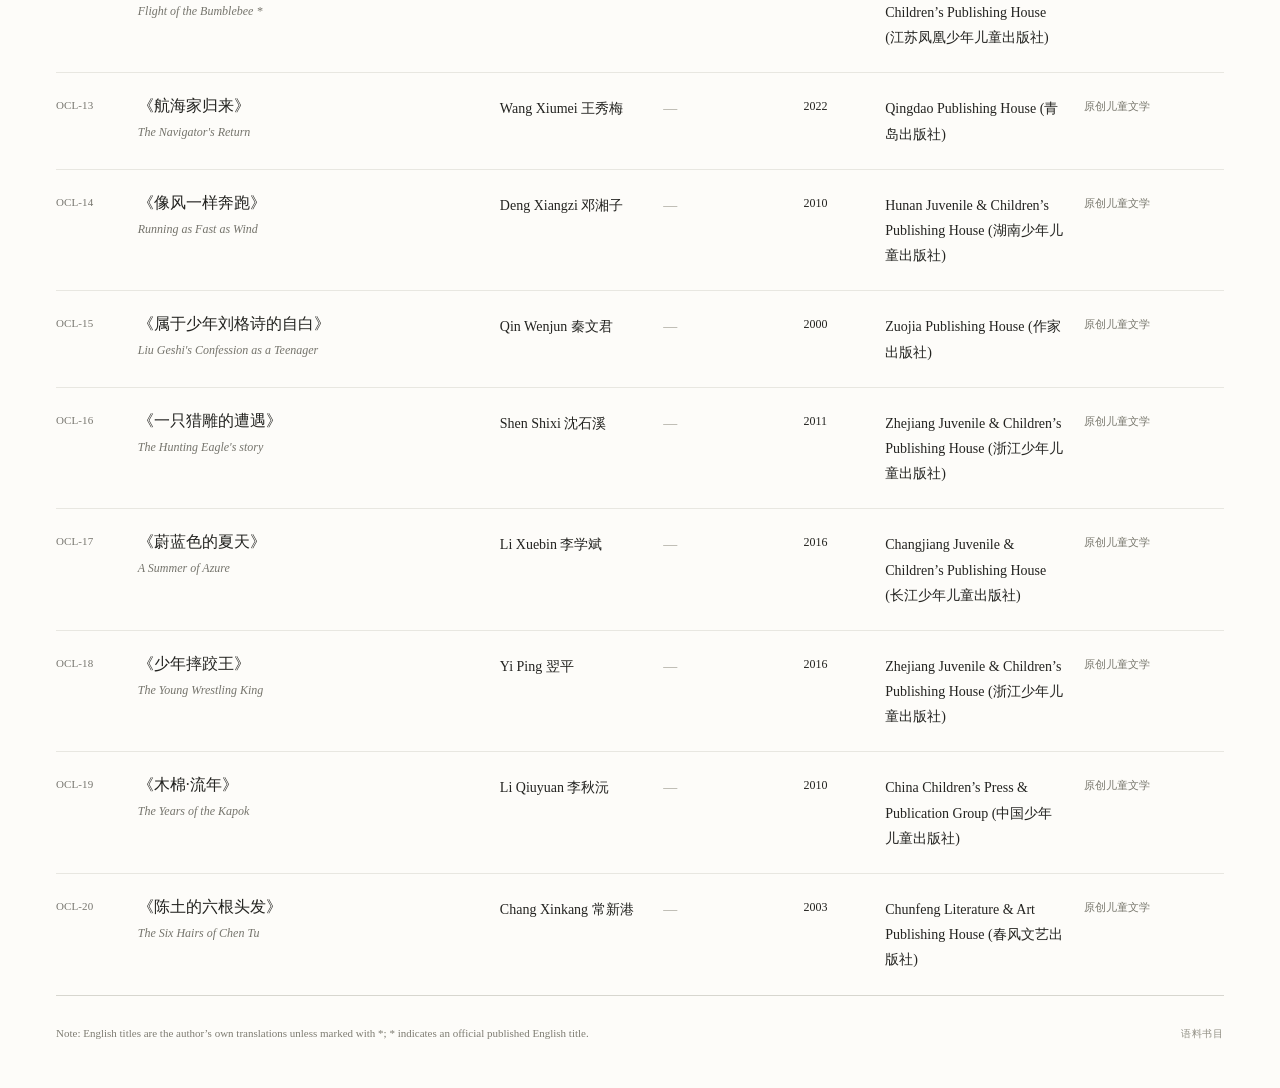
==== commit 68b20d71: "Add files via upload" ====
--- a/index.html
+++ b/index.html
@@ -80,6 +80,6 @@
         <p class="footer-caption">语料书目</p>
       </footer>
     </main>
-    <script type="application/json" id="bibliography-data">{"title":"语料书目","updatedAt":"2026-11-06","sourceFile":"list.xlsx","noteEnglishTitles":"Note: English titles are the author’s own translations unless marked with *; * indicates an official published English title.","records":[{"id":"YAT-01","group":"YAT","groupLabel":"青少年译本","number":1,"title":"《简爱》","englishTitle":"Jane Eyre","author":"Charlotte Brontë","translator":"Zou Shuyang 邹抒阳","year":"2013","publisher":"Nanjing University Press (南京大学出版社)","originalYear":"1847","sourceExtra":"British (United Kingdom)","needsYearCheck":false},{"id":"YAT-02","group":"YAT","groupLabel":"青少年译本","number":2,"title":"《傲慢与偏见》","englishTitle":"Pride and Prejudice","author":"Jane Austen","translator":"Yu Lei 俞蕾","year":"2014","publisher":"Nanjing University Press (南京大学出版社)","originalYear":"1813","sourceExtra":"British (United Kingdom)","needsYearCheck":false},{"id":"YAT-03","group":"YAT","groupLabel":"青少年译本","number":3,"title":"《呼啸山庄》","englishTitle":"Wuthering Heights","author":"Emily Brontë","translator":"He Jiahuan 何家欢","year":"2014","publisher":"Nanjing University Press (南京大学出版社)","originalYear":"1847","sourceExtra":"British (United Kingdom)","needsYearCheck":false},{"id":"YAT-04","group":"YAT","groupLabel":"青少年译本","number":4,"title":"《汤姆叔叔的小屋》","englishTitle":"Uncle Tom’s Cabin","author":"Harriet Beecher Stowe","translator":"Zhou Yun 周韵","year":"2014","publisher":"Nanjing University Press (南京大学出版社)","originalYear":"1852","sourceExtra":"American (United States)","needsYearCheck":false},{"id":"YAT-05","group":"YAT","groupLabel":"青少年译本","number":5,"title":"《理智与情感》","englishTitle":"Sense and Sensibility","author":"Jane Austen","translator":"Wan Aiqin 万爱芹","year":"2014","publisher":"Nanjing University Press (南京大学出版社)","originalYear":"1811","sourceExtra":"British (United Kingdom)","needsYearCheck":false},{"id":"YAT-06","group":"YAT","groupLabel":"青少年译本","number":6,"title":"《雾都孤儿》","englishTitle":"Oliver Twist","author":"Charles Dickens","translator":"Zhang Fang 张芳","year":"2014","publisher":"Nanjing University Press (南京大学出版社)","originalYear":"1837","sourceExtra":"British (United Kingdom)","needsYearCheck":false},{"id":"YAT-07","group":"YAT","groupLabel":"青少年译本","number":7,"title":"《德伯家的苔丝》","englishTitle":"Tess of the d’Urbervilles","author":"Thomas Hardy","translator":"An Qi 安琪","year":"2014","publisher":"Nanjing University Press (南京大学出版社)","originalYear":"1891","sourceExtra":"British (United Kingdom)","needsYearCheck":false},{"id":"YAT-08","group":"YAT","groupLabel":"青少年译本","number":8,"title":"《双城记》","englishTitle":"A Tale of Two Cities","author":"Charles Dickens","translator":"Wu Zhengyang 吴正阳","year":"2015","publisher":"Nanjing University Press (南京大学出版社)","originalYear":"1859","sourceExtra":"British (United Kingdom)","needsYearCheck":false},{"id":"YAT-09","group":"YAT","groupLabel":"青少年译本","number":9,"title":"《飘》","englishTitle":"Gone with the Wind","author":"Margaret Mitchell","translator":"Yin Lu 殷璐","year":"2014","publisher":"Nanjing University Press (南京大学出版社)","originalYear":"1936","sourceExtra":"American (United States)","needsYearCheck":false},{"id":"YAT-10","group":"YAT","groupLabel":"青少年译本","number":10,"title":"《假如给我三天光明》","englishTitle":"Three Days to See","author":"Helen Keller","translator":"Qu Cong 屈聪","year":"2013","publisher":"Nanjing University Press (南京大学出版社)","originalYear":"1933","sourceExtra":"American (United States)","needsYearCheck":false},{"id":"YAT-11","group":"YAT","groupLabel":"青少年译本","number":11,"title":"《嘉莉妹妹》","englishTitle":"Sister Carrie","author":"Theodore Dreiser","translator":"Hu Zixiong 胡子雄","year":"2008","publisher":"Shanghai People's Fine Arts Publishing House\n(上海人民美术出版社)","originalYear":"1900","sourceExtra":"American (United States)","needsYearCheck":false},{"id":"YAT-12","group":"YAT","groupLabel":"青少年译本","number":12,"title":"《珍妮姑娘》","englishTitle":"Jennie Gerhardt","author":"Theodore Dreiser","translator":"Lü Jinglian 吕静莲","year":"2008","publisher":"Shanghai People's Fine Arts Publishing House\n(上海人民美术出版社)","originalYear":"1911","sourceExtra":"American (United States)","needsYearCheck":false},{"id":"YAT-13","group":"YAT","groupLabel":"青少年译本","number":13,"title":"《美国的悲剧》","englishTitle":"An American Tragedy","author":"Theodore Dreiser","translator":"Sha Qing 沙青","year":"2011","publisher":"Shanghai People's Fine Arts Publishing House\n(上海人民美术出版社)","originalYear":"1925","sourceExtra":"American (United States)","needsYearCheck":false},{"id":"YAT-14","group":"YAT","groupLabel":"青少年译本","number":14,"title":"《天才》","englishTitle":"The “Genius”","author":"Theodore Dreiser","translator":"Wu Qiong 吴琼","year":"2008","publisher":"Shanghai People's Fine Arts Publishing House\n(上海人民美术出版社)","originalYear":"1915","sourceExtra":"American (United States)","needsYearCheck":false},{"id":"YAT-15","group":"YAT","groupLabel":"青少年译本","number":15,"title":"《红字》","englishTitle":"The Scarlet Letter","author":"Nathaniel Hawthorne","translator":"Wang Qi 王奇","year":"2002","publisher":"Shanghai People's Fine Arts Publishing House\n(上海人民美术出版社)","originalYear":"1850","sourceExtra":"American (United States)","needsYearCheck":false},{"id":"YAT-16","group":"YAT","groupLabel":"青少年译本","number":16,"title":"《黑箭》","englishTitle":"The Black Arrow: A Tale of the Two Roses","author":"Robert Louis Stevenson","translator":"Li Zixiu 李自修","year":"2011","publisher":"Shanghai People's Fine Arts Publishing House\n(上海人民美术出版社)","originalYear":"1888","sourceExtra":"British (United Kingdom)","needsYearCheck":false},{"id":"YAT-17","group":"YAT","groupLabel":"青少年译本","number":17,"title":"《孤星血泪》","englishTitle":"Great Expectations","author":"Charles Dickens","translator":"Yue Chun 岳春","year":"2002","publisher":"Shanghai People's Fine Arts Publishing House\n(上海人民美术出版社)","originalYear":"1861","sourceExtra":"British (United Kingdom)","needsYearCheck":false},{"id":"YAT-18","group":"YAT","groupLabel":"青少年译本","number":18,"title":"《白鲸》","englishTitle":"Moby-Dick","author":"Herman Melville","translator":"Zhang Wenzhu 张文竹","year":"2001","publisher":"Shanghai People's Fine Arts Publishing House\n(上海人民美术出版社)","originalYear":"1851","sourceExtra":"American (United States)","needsYearCheck":false},{"id":"YAT-19","group":"YAT","groupLabel":"青少年译本","number":19,"title":"《名利场》","englishTitle":"Vanity Fair","author":"William Makepeace Thackeray","translator":"Zhou Min 周旻","year":"2001","publisher":"Shanghai People's Fine Arts Publishing House\n(上海人民美术出版社)","originalYear":"1847","sourceExtra":"British (United Kingdom)","needsYearCheck":false},{"id":"YAT-20","group":"YAT","groupLabel":"青少年译本","number":20,"title":"《时间机器》","englishTitle":"The Time Machine","author":"H. G. Wells","translator":"Jiang Hui 姜慧","year":"2011","publisher":"Shanghai People's Fine Arts Publishing House\n(上海人民美术出版社)","originalYear":"1895","sourceExtra":"British (United Kingdom)","needsYearCheck":false},{"id":"ACT-01","group":"ACT","groupLabel":"对应全译本","number":1,"title":"《简爱》","englishTitle":"Jane Eyre","author":"Charlotte Brontë","translator":"Yu Shi 于是","year":"2018","publisher":"Shanghai Literature and Art Publishing House (上海文艺出版社)","originalYear":"1847","sourceExtra":"British (United Kingdom)","needsYearCheck":false},{"id":"ACT-02","group":"ACT","groupLabel":"对应全译本","number":2,"title":"《傲慢与偏见》","englishTitle":"Pride and Prejudice","author":"Jane Austen","translator":"Wang Keyi 王科一","year":"2010","publisher":"Shanghai Translation Publishing House (上海译文出版社)","originalYear":"1813","sourceExtra":"British (United Kingdom)","needsYearCheck":false},{"id":"ACT-03","group":"ACT","groupLabel":"对应全译本","number":3,"title":"《呼啸山庄》","englishTitle":"Wuthering Heights","author":"Emily Brontë","translator":"Yang Yi 杨苡","year":"2011","publisher":"Yilin Press (译林出版社)","originalYear":"1847","sourceExtra":"British (United Kingdom)","needsYearCheck":false},{"id":"ACT-04","group":"ACT","groupLabel":"对应全译本","number":4,"title":"《汤姆叔叔的小屋》","englishTitle":"Uncle Tom’s Cabin","author":"Harriet Beecher Stowe","translator":"Lin Yupeng 林玉鹏","year":"2006","publisher":"Yilin Press (译林出版社)","originalYear":"1852","sourceExtra":"American (United States)","needsYearCheck":false},{"id":"ACT-05","group":"ACT","groupLabel":"对应全译本","number":5,"title":"《理智与情感》","englishTitle":"Sense and Sensibility","author":"Jane Austen","translator":"Sun Zhili 孙致礼","year":"2010","publisher":"Yilin Press (译林出版社)","originalYear":"1811","sourceExtra":"British (United Kingdom)","needsYearCheck":false},{"id":"ACT-06","group":"ACT","groupLabel":"对应全译本","number":6,"title":"《雾都孤儿》","englishTitle":"Oliver Twist","author":"Charles Dickens","translator":"Rong Rude 荣如德","year":"2010","publisher":"Shanghai Translation Publishing House (上海译文出版社)","originalYear":"1837","sourceExtra":"British (United Kingdom)","needsYearCheck":false},{"id":"ACT-07","group":"ACT","groupLabel":"对应全译本","number":7,"title":"《德伯家的苔丝》","englishTitle":"Tess of the d’Urbervilles","author":"Thomas Hardy","translator":"Zhang Guyue 张谷若","year":"2021","publisher":"People's Literature Publishing House (人民文学出版社)","originalYear":"1891","sourceExtra":"British (United Kingdom)","needsYearCheck":false},{"id":"ACT-08","group":"ACT","groupLabel":"对应全译本","number":8,"title":"《双城记》","englishTitle":"A Tale of Two Cities","author":"Charles Dickens","translator":"Song Zhaolin 宋兆霖","year":"2005","publisher":"China Drama Publishing House (中国戏剧出版社)","originalYear":"1859","sourceExtra":"British (United Kingdom)","needsYearCheck":false},{"id":"ACT-09","group":"ACT","groupLabel":"对应全译本","number":9,"title":"《飘》","englishTitle":"Gone with the Wind","author":"Margaret Mitchell","translator":"Li Meihua 李美华","year":"2010","publisher":"Yilin Press (译林出版社)","originalYear":"1936","sourceExtra":"American (United States)","needsYearCheck":false},{"id":"ACT-10","group":"ACT","groupLabel":"对应全译本","number":10,"title":"《假如给我三天光明》","englishTitle":"Three Days to See","author":"Helen Keller","translator":"Li Hanzhao 李汉昭","year":"2002","publisher":"Huawen Press (华文出版社)","originalYear":"1933","sourceExtra":"American (United States)","needsYearCheck":false},{"id":"ACT-11","group":"ACT","groupLabel":"对应全译本","number":11,"title":"《嘉莉妹妹》","englishTitle":"Sister Carrie","author":"Theodore Dreiser","translator":"Qiu Zhuchang 裘柱常","year":"2011","publisher":"Shanghai Translation Publishing House (上海译文出版社)","originalYear":"1900","sourceExtra":"American (United States)","needsYearCheck":false},{"id":"ACT-12","group":"ACT","groupLabel":"对应全译本","number":12,"title":"《珍妮姑娘》","englishTitle":"Jennie Gerhardt","author":"Theodore Dreiser","translator":"Fu Donghua 傅东华","year":"2007","publisher":"Shanghai Translation Publishing House (上海译文出版社)","originalYear":"1911","sourceExtra":"American (United States)","needsYearCheck":false},{"id":"ACT-13","group":"ACT","groupLabel":"对应全译本","number":13,"title":"《美国的悲剧》","englishTitle":"An American Tragedy","author":"Theodore Dreiser","translator":"Xu Ruzhi 许汝祉","year":"2014","publisher":"Shanghai Sanlian Publishing House (上海三联书店)","originalYear":"1925","sourceExtra":"American (United States)","needsYearCheck":false},{"id":"ACT-14","group":"ACT","groupLabel":"对应全译本","number":14,"title":"《天才》","englishTitle":"The “Genius”","author":"Theodore Dreiser","translator":"Zhu Wan \u0026 Xi Hai 主万 \u0026 西海","year":"2008","publisher":"Shanghai Translation Publishing House (上海译文出版社)","originalYear":"1915","sourceExtra":"American (United States)","needsYearCheck":false},{"id":"ACT-15","group":"ACT","groupLabel":"对应全译本","number":15,"title":"《红字》","englishTitle":"The Scarlet Letter","author":"Nathaniel Hawthorne","translator":"Su Fuzhong 苏福忠","year":"2007","publisher":"Shanghai Translation Publishing House (上海译文出版社)","originalYear":"1850","sourceExtra":"American (United States)","needsYearCheck":false},{"id":"ACT-16","group":"ACT","groupLabel":"对应全译本","number":16,"title":"《黑箭》","englishTitle":"The Black Arrow: A Tale of the Two Roses","author":"Robert Louis Stevenson","translator":"Chen Bochui 陈伯吹 / Shen Xiaoxian 沈小娴","year":"1984","publisher":"Shanghai Translation Publishing House (上海译文出版社)","originalYear":"1888","sourceExtra":"British (United Kingdom)","needsYearCheck":false},{"id":"ACT-17","group":"ACT","groupLabel":"对应全译本","number":17,"title":"《孤星血泪》","englishTitle":"Great Expectations","author":"Charles Dickens","translator":"Wang Keyi 王科一","year":"1990","publisher":"Shanghai Translation Publishing House (上海译文出版社)","originalYear":"1861","sourceExtra":"British (United Kingdom)","needsYearCheck":false},{"id":"ACT-18","group":"ACT","groupLabel":"对应全译本","number":18,"title":"《白鲸》","englishTitle":"Moby-Dick","author":"Herman Melville","translator":"Cao Yong 曹庸","year":"2007","publisher":"Shanghai Translation Publishing House (上海译文出版社)","originalYear":"1851","sourceExtra":"American (United States)","needsYearCheck":false},{"id":"ACT-19","group":"ACT","groupLabel":"对应全译本","number":19,"title":"《名利场》","englishTitle":"Vanity Fair","author":"William Makepeace Thackeray","translator":"Rong Rude 荣如德","year":"2007","publisher":"Shanghai Translation Publishing House (上海译文出版社)","originalYear":"1847","sourceExtra":"British (United Kingdom)","needsYearCheck":false},{"id":"ACT-20","group":"ACT","groupLabel":"对应全译本","number":20,"title":"《时间机器》","englishTitle":"The Time Machine","author":"H. G. Wells","translator":"Chen Zhen 陈震","year":"2020","publisher":"Citic Press Corporation (中信出版集团)","originalYear":"1895","sourceExtra":"British (United Kingdom)","needsYearCheck":false},{"id":"OCL-01","group":"OCL","groupLabel":"原创儿童文学","number":1,"title":"《草房子》","englishTitle":"The Straw House *","author":"Cao Wenxuan 曹文轩","translator":"","year":"1905","publisher":"Zuojia Publishing House (作家出版社)","originalYear":"","sourceExtra":"","needsYearCheck":true},{"id":"OCL-02","group":"OCL","groupLabel":"原创儿童文学","number":2,"title":"《我要做好孩子》","englishTitle":"I Want to Be a Good Child *","author":"Huang Beijia 黄蓓佳","translator":"","year":"1905","publisher":"Jiangsu Juvenile \u0026 Children’s Publishing House (江苏少年儿童出版社)","originalYear":"","sourceExtra":"","needsYearCheck":true},{"id":"OCL-03","group":"OCL","groupLabel":"原创儿童文学","number":3,"title":"《狼王梦》","englishTitle":"Wolf King Dream *","author":"Shen Shixi 沈石溪","translator":"","year":"2009","publisher":"Zhejiang Juvenile \u0026 Children’s Publishing House (浙江少年儿童出版社)","originalYear":"","sourceExtra":"","needsYearCheck":false},{"id":"OCL-04","group":"OCL","groupLabel":"原创儿童文学","number":4,"title":"《青铜葵花》","englishTitle":"Bronze and Sunflower *","author":"Cao Wenxuan 曹文轩","translator":"","year":"2005","publisher":"Jiangsu Phoenix Juvenile \u0026 Children’s Publishing House (江苏凤凰少年儿童出版社)","originalYear":"","sourceExtra":"","needsYearCheck":false},{"id":"OCL-05","group":"OCL","groupLabel":"原创儿童文学","number":5,"title":"《我人生最开始的好朋友》","englishTitle":"My first best friend in life","author":"Cai Chongda 蔡崇达","translator":"","year":"2024","publisher":"Zuojia Publishing House (作家出版社)","originalYear":"","sourceExtra":"","needsYearCheck":false},{"id":"OCL-06","group":"OCL","groupLabel":"原创儿童文学","number":6,"title":"《中国兔子德国草》","englishTitle":"Chinese Rabbit German Grass","author":"Zhou Rui \u0026 Zhou Shuangning\n周锐、周双宁","translator":"","year":"1905","publisher":"Zhejiang Juvenile \u0026 Children’s Publishing House (浙江少年儿童出版社)","originalYear":"","sourceExtra":"","needsYearCheck":true},{"id":"OCL-07","group":"OCL","groupLabel":"原创儿童文学","number":7,"title":"《有鸽子的夏天》","englishTitle":"Summer with Pigeons","author":"Liu Haiqi 刘海栖","translator":"","year":"2018","publisher":"Shandong Education Press (山东教育出版社)","originalYear":"","sourceExtra":"","needsYearCheck":false},{"id":"OCL-08","group":"OCL","groupLabel":"原创儿童文学","number":8,"title":"《陈土豆的红灯笼》","englishTitle":"The Red Lantern of Chen Tudou","author":"Xie Hualiang 谢华良","translator":"","year":"2017","publisher":"Jilin Publishing Group (吉林出版集团)","originalYear":"","sourceExtra":"","needsYearCheck":false},{"id":"OCL-09","group":"OCL","groupLabel":"原创儿童文学","number":9,"title":"《驯鹿六季》","englishTitle":"Six Seasons of Reindeer","author":"Geng Rile Qimuge Hei He\n格日勒其木格·黑鹤","translator":"","year":"2017","publisher":"Tomorrow Publishing House (明天出版社)","originalYear":"","sourceExtra":"","needsYearCheck":false},{"id":"OCL-10","group":"OCL","groupLabel":"原创儿童文学","number":10,"title":"《阿莲》","englishTitle":"A-Lian","author":"Tang Sulan 汤素兰","translator":"","year":"2017","publisher":"Hunan Juvenile \u0026 Children’s Publishing House (湖南少年儿童出版社)","originalYear":"","sourceExtra":"","needsYearCheck":false},{"id":"OCL-11","group":"OCL","groupLabel":"原创儿童文学","number":11,"title":"《鸟背上的故乡》","englishTitle":"Hometown on the Bird's Back","author":"Hu Jifeng 胡继风","translator":"","year":"2011","publisher":"Heilongjiang Children's Publishing House (黑龙江少年儿童出版社)","originalYear":"","sourceExtra":"","needsYearCheck":false},{"id":"OCL-12","group":"OCL","groupLabel":"原创儿童文学","number":12,"title":"《野蜂飞舞》","englishTitle":"Flight of the Bumblebee *","author":"Huang Beijia 黄蓓佳","translator":"","year":"2018","publisher":"Jiangsu Phoenix Juvenile \u0026 Children’s Publishing House (江苏凤凰少年儿童出版社)","originalYear":"","sourceExtra":"","needsYearCheck":false},{"id":"OCL-13","group":"OCL","groupLabel":"原创儿童文学","number":13,"title":"《航海家归来》","englishTitle":"The Navigator's Return","author":"Wang Xiumei 王秀梅","translator":"","year":"2022","publisher":"Qingdao Publishing House (青岛出版社)","originalYear":"","sourceExtra":"","needsYearCheck":false},{"id":"OCL-14","group":"OCL","groupLabel":"原创儿童文学","number":14,"title":"《像风一样奔跑》","englishTitle":"Running as Fast as Wind","author":"Deng Xiangzi 邓湘子","translator":"","year":"2010","publisher":"Hunan Juvenile \u0026 Children’s Publishing House (湖南少年儿童出版社)","originalYear":"","sourceExtra":"","needsYearCheck":false},{"id":"OCL-15","group":"OCL","groupLabel":"原创儿童文学","number":15,"title":"《属于少年刘格诗的自白》","englishTitle":"Liu Geshi's Confession as a Teenager","author":"Qin Wenjun 秦文君","translator":"","year":"2000","publisher":"Zuojia Publishing House (作家出版社)","originalYear":"","sourceExtra":"","needsYearCheck":false},{"id":"OCL-16","group":"OCL","groupLabel":"原创儿童文学","number":16,"title":"《一只猎雕的遭遇》","englishTitle":"The Hunting Eagle's story","author":"Shen Shixi 沈石溪","translator":"","year":"2011","publisher":"Zhejiang Juvenile \u0026 Children’s Publishing House (浙江少年儿童出版社)","originalYear":"","sourceExtra":"","needsYearCheck":false},{"id":"OCL-17","group":"OCL","groupLabel":"原创儿童文学","number":17,"title":"《蔚蓝色的夏天》","englishTitle":"A Summer of Azure","author":"Li Xuebin 李学斌","translator":"","year":"1905","publisher":"Changjiang Juvenile \u0026 Children’s Publishing House (长江少年儿童出版社)","originalYear":"","sourceExtra":"","needsYearCheck":true},{"id":"OCL-18","group":"OCL","groupLabel":"原创儿童文学","number":18,"title":"《少年摔跤王》","englishTitle":"The Young Wrestling King","author":"Yi Ping 翌平","translator":"","year":"2016","publisher":"Zhejiang Juvenile \u0026 Children’s Publishing House (浙江少年儿童出版社)","originalYear":"","sourceExtra":"","needsYearCheck":false},{"id":"OCL-19","group":"OCL","groupLabel":"原创儿童文学","number":19,"title":"《木棉·流年》","englishTitle":"The Years of the Kapok","author":"Li Qiuyuan 李秋沅","translator":"","year":"2010","publisher":"China Children’s Press \u0026 Publication Group (中国少年儿童出版社)","originalYear":"","sourceExtra":"","needsYearCheck":false},{"id":"OCL-20","group":"OCL","groupLabel":"原创儿童文学","number":20,"title":"《陈土的六根头发》","englishTitle":"The Six Hairs of Chen Tu","author":"Chang Xinkang 常新港","translator":"","year":"2003","publisher":"Chunfeng Literature \u0026 Art Publishing House (春风文艺出版社)","originalYear":"","sourceExtra":"","needsYearCheck":false}]}</script>
+    <script type="application/json" id="bibliography-data">{"title":"语料书目","updatedAt":"2026-11-06","sourceFile":"list.xlsx","noteEnglishTitles":"Note: English titles are the author’s own translations unless marked with *; * indicates an official published English title.","records":[{"id":"YAT-01","group":"YAT","groupLabel":"青少年译本","number":1,"title":"《简爱》","englishTitle":"Jane Eyre","author":"Charlotte Brontë","translator":"Zou Shuyang 邹抒阳","year":"2013","publisher":"Nanjing University Press (南京大学出版社)","originalYear":"1847","sourceExtra":"British (United Kingdom)","needsYearCheck":false},{"id":"YAT-02","group":"YAT","groupLabel":"青少年译本","number":2,"title":"《傲慢与偏见》","englishTitle":"Pride and Prejudice","author":"Jane Austen","translator":"Yu Lei 俞蕾","year":"2014","publisher":"Nanjing University Press (南京大学出版社)","originalYear":"1813","sourceExtra":"British (United Kingdom)","needsYearCheck":false},{"id":"YAT-03","group":"YAT","groupLabel":"青少年译本","number":3,"title":"《呼啸山庄》","englishTitle":"Wuthering Heights","author":"Emily Brontë","translator":"He Jiahuan 何家欢","year":"2014","publisher":"Nanjing University Press (南京大学出版社)","originalYear":"1847","sourceExtra":"British (United Kingdom)","needsYearCheck":false},{"id":"YAT-04","group":"YAT","groupLabel":"青少年译本","number":4,"title":"《汤姆叔叔的小屋》","englishTitle":"Uncle Tom’s Cabin","author":"Harriet Beecher Stowe","translator":"Zhou Yun 周韵","year":"2014","publisher":"Nanjing University Press (南京大学出版社)","originalYear":"1852","sourceExtra":"American (United States)","needsYearCheck":false},{"id":"YAT-05","group":"YAT","groupLabel":"青少年译本","number":5,"title":"《理智与情感》","englishTitle":"Sense and Sensibility","author":"Jane Austen","translator":"Wan Aiqin 万爱芹","year":"2014","publisher":"Nanjing University Press (南京大学出版社)","originalYear":"1811","sourceExtra":"British (United Kingdom)","needsYearCheck":false},{"id":"YAT-06","group":"YAT","groupLabel":"青少年译本","number":6,"title":"《雾都孤儿》","englishTitle":"Oliver Twist","author":"Charles Dickens","translator":"Zhang Fang 张芳","year":"2014","publisher":"Nanjing University Press (南京大学出版社)","originalYear":"1837","sourceExtra":"British (United Kingdom)","needsYearCheck":false},{"id":"YAT-07","group":"YAT","groupLabel":"青少年译本","number":7,"title":"《德伯家的苔丝》","englishTitle":"Tess of the d’Urbervilles","author":"Thomas Hardy","translator":"An Qi 安琪","year":"2014","publisher":"Nanjing University Press (南京大学出版社)","originalYear":"1891","sourceExtra":"British (United Kingdom)","needsYearCheck":false},{"id":"YAT-08","group":"YAT","groupLabel":"青少年译本","number":8,"title":"《双城记》","englishTitle":"A Tale of Two Cities","author":"Charles Dickens","translator":"Wu Zhengyang 吴正阳","year":"2015","publisher":"Nanjing University Press (南京大学出版社)","originalYear":"1859","sourceExtra":"British (United Kingdom)","needsYearCheck":false},{"id":"YAT-09","group":"YAT","groupLabel":"青少年译本","number":9,"title":"《飘》","englishTitle":"Gone with the Wind","author":"Margaret Mitchell","translator":"Yin Lu 殷璐","year":"2014","publisher":"Nanjing University Press (南京大学出版社)","originalYear":"1936","sourceExtra":"American (United States)","needsYearCheck":false},{"id":"YAT-10","group":"YAT","groupLabel":"青少年译本","number":10,"title":"《假如给我三天光明》","englishTitle":"Three Days to See","author":"Helen Keller","translator":"Qu Cong 屈聪","year":"2013","publisher":"Nanjing University Press (南京大学出版社)","originalYear":"1933","sourceExtra":"American (United States)","needsYearCheck":false},{"id":"YAT-11","group":"YAT","groupLabel":"青少年译本","number":11,"title":"《嘉莉妹妹》","englishTitle":"Sister Carrie","author":"Theodore Dreiser","translator":"Hu Zixiong 胡子雄","year":"2008","publisher":"Shanghai People's Fine Arts Publishing House\n(上海人民美术出版社)","originalYear":"1900","sourceExtra":"American (United States)","needsYearCheck":false},{"id":"YAT-12","group":"YAT","groupLabel":"青少年译本","number":12,"title":"《珍妮姑娘》","englishTitle":"Jennie Gerhardt","author":"Theodore Dreiser","translator":"Lü Jinglian 吕静莲","year":"2008","publisher":"Shanghai People's Fine Arts Publishing House\n(上海人民美术出版社)","originalYear":"1911","sourceExtra":"American (United States)","needsYearCheck":false},{"id":"YAT-13","group":"YAT","groupLabel":"青少年译本","number":13,"title":"《美国的悲剧》","englishTitle":"An American Tragedy","author":"Theodore Dreiser","translator":"Sha Qing 沙青","year":"2011","publisher":"Shanghai People's Fine Arts Publishing House\n(上海人民美术出版社)","originalYear":"1925","sourceExtra":"American (United States)","needsYearCheck":false},{"id":"YAT-14","group":"YAT","groupLabel":"青少年译本","number":14,"title":"《天才》","englishTitle":"The “Genius”","author":"Theodore Dreiser","translator":"Wu Qiong 吴琼","year":"2008","publisher":"Shanghai People's Fine Arts Publishing House\n(上海人民美术出版社)","originalYear":"1915","sourceExtra":"American (United States)","needsYearCheck":false},{"id":"YAT-15","group":"YAT","groupLabel":"青少年译本","number":15,"title":"《红字》","englishTitle":"The Scarlet Letter","author":"Nathaniel Hawthorne","translator":"Wang Qi 王奇","year":"2002","publisher":"Shanghai People's Fine Arts Publishing House\n(上海人民美术出版社)","originalYear":"1850","sourceExtra":"American (United States)","needsYearCheck":false},{"id":"YAT-16","group":"YAT","groupLabel":"青少年译本","number":16,"title":"《黑箭》","englishTitle":"The Black Arrow: A Tale of the Two Roses","author":"Robert Louis Stevenson","translator":"Li Zixiu 李自修","year":"2011","publisher":"Shanghai People's Fine Arts Publishing House\n(上海人民美术出版社)","originalYear":"1888","sourceExtra":"British (United Kingdom)","needsYearCheck":false},{"id":"YAT-17","group":"YAT","groupLabel":"青少年译本","number":17,"title":"《孤星血泪》","englishTitle":"Great Expectations","author":"Charles Dickens","translator":"Yue Chun 岳春","year":"2002","publisher":"Shanghai People's Fine Arts Publishing House\n(上海人民美术出版社)","originalYear":"1861","sourceExtra":"British (United Kingdom)","needsYearCheck":false},{"id":"YAT-18","group":"YAT","groupLabel":"青少年译本","number":18,"title":"《白鲸》","englishTitle":"Moby-Dick","author":"Herman Melville","translator":"Zhang Wenzhu 张文竹","year":"2001","publisher":"Shanghai People's Fine Arts Publishing House\n(上海人民美术出版社)","originalYear":"1851","sourceExtra":"American (United States)","needsYearCheck":false},{"id":"YAT-19","group":"YAT","groupLabel":"青少年译本","number":19,"title":"《名利场》","englishTitle":"Vanity Fair","author":"William Makepeace Thackeray","translator":"Zhou Min 周旻","year":"2001","publisher":"Shanghai People's Fine Arts Publishing House\n(上海人民美术出版社)","originalYear":"1847","sourceExtra":"British (United Kingdom)","needsYearCheck":false},{"id":"YAT-20","group":"YAT","groupLabel":"青少年译本","number":20,"title":"《时间机器》","englishTitle":"The Time Machine","author":"H. G. Wells","translator":"Jiang Hui 姜慧","year":"2011","publisher":"Shanghai People's Fine Arts Publishing House\n(上海人民美术出版社)","originalYear":"1895","sourceExtra":"British (United Kingdom)","needsYearCheck":false},{"id":"ACT-01","group":"ACT","groupLabel":"对应全译本","number":1,"title":"《简爱》","englishTitle":"Jane Eyre","author":"Charlotte Brontë","translator":"Yu Shi 于是","year":"2018","publisher":"Shanghai Literature and Art Publishing House (上海文艺出版社)","originalYear":"1847","sourceExtra":"British (United Kingdom)","needsYearCheck":false},{"id":"ACT-02","group":"ACT","groupLabel":"对应全译本","number":2,"title":"《傲慢与偏见》","englishTitle":"Pride and Prejudice","author":"Jane Austen","translator":"Wang Keyi 王科一","year":"2010","publisher":"Shanghai Translation Publishing House (上海译文出版社)","originalYear":"1813","sourceExtra":"British (United Kingdom)","needsYearCheck":false},{"id":"ACT-03","group":"ACT","groupLabel":"对应全译本","number":3,"title":"《呼啸山庄》","englishTitle":"Wuthering Heights","author":"Emily Brontë","translator":"Yang Yi 杨苡","year":"2011","publisher":"Yilin Press (译林出版社)","originalYear":"1847","sourceExtra":"British (United Kingdom)","needsYearCheck":false},{"id":"ACT-04","group":"ACT","groupLabel":"对应全译本","number":4,"title":"《汤姆叔叔的小屋》","englishTitle":"Uncle Tom’s Cabin","author":"Harriet Beecher Stowe","translator":"Lin Yupeng 林玉鹏","year":"2006","publisher":"Yilin Press (译林出版社)","originalYear":"1852","sourceExtra":"American (United States)","needsYearCheck":false},{"id":"ACT-05","group":"ACT","groupLabel":"对应全译本","number":5,"title":"《理智与情感》","englishTitle":"Sense and Sensibility","author":"Jane Austen","translator":"Sun Zhili 孙致礼","year":"2010","publisher":"Yilin Press (译林出版社)","originalYear":"1811","sourceExtra":"British (United Kingdom)","needsYearCheck":false},{"id":"ACT-06","group":"ACT","groupLabel":"对应全译本","number":6,"title":"《雾都孤儿》","englishTitle":"Oliver Twist","author":"Charles Dickens","translator":"Rong Rude 荣如德","year":"2010","publisher":"Shanghai Translation Publishing House (上海译文出版社)","originalYear":"1837","sourceExtra":"British (United Kingdom)","needsYearCheck":false},{"id":"ACT-07","group":"ACT","groupLabel":"对应全译本","number":7,"title":"《德伯家的苔丝》","englishTitle":"Tess of the d’Urbervilles","author":"Thomas Hardy","translator":"Zhang Guyue 张谷若","year":"2021","publisher":"People's Literature Publishing House (人民文学出版社)","originalYear":"1891","sourceExtra":"British (United Kingdom)","needsYearCheck":false},{"id":"ACT-08","group":"ACT","groupLabel":"对应全译本","number":8,"title":"《双城记》","englishTitle":"A Tale of Two Cities","author":"Charles Dickens","translator":"Song Zhaolin 宋兆霖","year":"2005","publisher":"China Drama Publishing House (中国戏剧出版社)","originalYear":"1859","sourceExtra":"British (United Kingdom)","needsYearCheck":false},{"id":"ACT-09","group":"ACT","groupLabel":"对应全译本","number":9,"title":"《飘》","englishTitle":"Gone with the Wind","author":"Margaret Mitchell","translator":"Li Meihua 李美华","year":"2010","publisher":"Yilin Press (译林出版社)","originalYear":"1936","sourceExtra":"American (United States)","needsYearCheck":false},{"id":"ACT-10","group":"ACT","groupLabel":"对应全译本","number":10,"title":"《假如给我三天光明》","englishTitle":"Three Days to See","author":"Helen Keller","translator":"Li Hanzhao 李汉昭","year":"2002","publisher":"Huawen Press (华文出版社)","originalYear":"1933","sourceExtra":"American (United States)","needsYearCheck":false},{"id":"ACT-11","group":"ACT","groupLabel":"对应全译本","number":11,"title":"《嘉莉妹妹》","englishTitle":"Sister Carrie","author":"Theodore Dreiser","translator":"Qiu Zhuchang 裘柱常","year":"2011","publisher":"Shanghai Translation Publishing House (上海译文出版社)","originalYear":"1900","sourceExtra":"American (United States)","needsYearCheck":false},{"id":"ACT-12","group":"ACT","groupLabel":"对应全译本","number":12,"title":"《珍妮姑娘》","englishTitle":"Jennie Gerhardt","author":"Theodore Dreiser","translator":"Fu Donghua 傅东华","year":"2007","publisher":"Shanghai Translation Publishing House (上海译文出版社)","originalYear":"1911","sourceExtra":"American (United States)","needsYearCheck":false},{"id":"ACT-13","group":"ACT","groupLabel":"对应全译本","number":13,"title":"《美国的悲剧》","englishTitle":"An American Tragedy","author":"Theodore Dreiser","translator":"Xu Ruzhi 许汝祉","year":"2014","publisher":"Shanghai Sanlian Publishing House (上海三联书店)","originalYear":"1925","sourceExtra":"American (United States)","needsYearCheck":false},{"id":"ACT-14","group":"ACT","groupLabel":"对应全译本","number":14,"title":"《天才》","englishTitle":"The “Genius”","author":"Theodore Dreiser","translator":"Zhu Wan \u0026 Xi Hai 主万 \u0026 西海","year":"2008","publisher":"Shanghai Translation Publishing House (上海译文出版社)","originalYear":"1915","sourceExtra":"American (United States)","needsYearCheck":false},{"id":"ACT-15","group":"ACT","groupLabel":"对应全译本","number":15,"title":"《红字》","englishTitle":"The Scarlet Letter","author":"Nathaniel Hawthorne","translator":"Su Fuzhong 苏福忠","year":"2007","publisher":"Shanghai Translation Publishing House (上海译文出版社)","originalYear":"1850","sourceExtra":"American (United States)","needsYearCheck":false},{"id":"ACT-16","group":"ACT","groupLabel":"对应全译本","number":16,"title":"《黑箭》","englishTitle":"The Black Arrow: A Tale of the Two Roses","author":"Robert Louis Stevenson","translator":"Chen Bochui 陈伯吹 / Shen Xiaoxian 沈小娴","year":"1984","publisher":"Shanghai Translation Publishing House (上海译文出版社)","originalYear":"1888","sourceExtra":"British (United Kingdom)","needsYearCheck":false},{"id":"ACT-17","group":"ACT","groupLabel":"对应全译本","number":17,"title":"《孤星血泪》","englishTitle":"Great Expectations","author":"Charles Dickens","translator":"Wang Keyi 王科一","year":"1990","publisher":"Shanghai Translation Publishing House (上海译文出版社)","originalYear":"1861","sourceExtra":"British (United Kingdom)","needsYearCheck":false},{"id":"ACT-18","group":"ACT","groupLabel":"对应全译本","number":18,"title":"《白鲸》","englishTitle":"Moby-Dick","author":"Herman Melville","translator":"Cao Yong 曹庸","year":"2007","publisher":"Shanghai Translation Publishing House (上海译文出版社)","originalYear":"1851","sourceExtra":"American (United States)","needsYearCheck":false},{"id":"ACT-19","group":"ACT","groupLabel":"对应全译本","number":19,"title":"《名利场》","englishTitle":"Vanity Fair","author":"William Makepeace Thackeray","translator":"Rong Rude 荣如德","year":"2007","publisher":"Shanghai Translation Publishing House (上海译文出版社)","originalYear":"1847","sourceExtra":"British (United Kingdom)","needsYearCheck":false},{"id":"ACT-20","group":"ACT","groupLabel":"对应全译本","number":20,"title":"《时间机器》","englishTitle":"The Time Machine","author":"H. G. Wells","translator":"Chen Zhen 陈震","year":"2020","publisher":"Citic Press Corporation (中信出版集团)","originalYear":"1895","sourceExtra":"British (United Kingdom)","needsYearCheck":false},{"id":"OCL-01","group":"OCL","groupLabel":"原创儿童文学","number":1,"title":"《草房子》","englishTitle":"The Straw House *","author":"Cao Wenxuan 曹文轩","translator":"","year":"2003","publisher":"Zuojia Publishing House (作家出版社)","originalYear":"","sourceExtra":"","needsYearCheck":false},{"id":"OCL-02","group":"OCL","groupLabel":"原创儿童文学","number":2,"title":"《我要做好孩子》","englishTitle":"I Want to Be a Good Child *","author":"Huang Beijia 黄蓓佳","translator":"","year":"1996","publisher":"Jiangsu Juvenile \u0026 Children’s Publishing House (江苏少年儿童出版社)","originalYear":"","sourceExtra":"","needsYearCheck":false},{"id":"OCL-03","group":"OCL","groupLabel":"原创儿童文学","number":3,"title":"《狼王梦》","englishTitle":"Wolf King Dream *","author":"Shen Shixi 沈石溪","translator":"","year":"2009","publisher":"Zhejiang Juvenile \u0026 Children’s Publishing House (浙江少年儿童出版社)","originalYear":"","sourceExtra":"","needsYearCheck":false},{"id":"OCL-04","group":"OCL","groupLabel":"原创儿童文学","number":4,"title":"《青铜葵花》","englishTitle":"Bronze and Sunflower *","author":"Cao Wenxuan 曹文轩","translator":"","year":"2005","publisher":"Jiangsu Phoenix Juvenile \u0026 Children’s Publishing House (江苏凤凰少年儿童出版社)","originalYear":"","sourceExtra":"","needsYearCheck":false},{"id":"OCL-05","group":"OCL","groupLabel":"原创儿童文学","number":5,"title":"《我人生最开始的好朋友》","englishTitle":"My first best friend in life","author":"Cai Chongda 蔡崇达","translator":"","year":"2024","publisher":"Zuojia Publishing House (作家出版社)","originalYear":"","sourceExtra":"","needsYearCheck":false},{"id":"OCL-06","group":"OCL","groupLabel":"原创儿童文学","number":6,"title":"《中国兔子德国草》","englishTitle":"Chinese Rabbit German Grass","author":"Zhou Rui \u0026 Zhou Shuangning\n周锐、周双宁","translator":"","year":"2008","publisher":"Zhejiang Juvenile \u0026 Children’s Publishing House (浙江少年儿童出版社)","originalYear":"","sourceExtra":"","needsYearCheck":false},{"id":"OCL-07","group":"OCL","groupLabel":"原创儿童文学","number":7,"title":"《有鸽子的夏天》","englishTitle":"Summer with Pigeons","author":"Liu Haiqi 刘海栖","translator":"","year":"2018","publisher":"Shandong Education Press (山东教育出版社)","originalYear":"","sourceExtra":"","needsYearCheck":false},{"id":"OCL-08","group":"OCL","groupLabel":"原创儿童文学","number":8,"title":"《陈土豆的红灯笼》","englishTitle":"The Red Lantern of Chen Tudou","author":"Xie Hualiang 谢华良","translator":"","year":"2017","publisher":"Jilin Publishing Group (吉林出版集团)","originalYear":"","sourceExtra":"","needsYearCheck":false},{"id":"OCL-09","group":"OCL","groupLabel":"原创儿童文学","number":9,"title":"《驯鹿六季》","englishTitle":"Six Seasons of Reindeer","author":"Geng Rile Qimuge Hei He\n格日勒其木格·黑鹤","translator":"","year":"2017","publisher":"Tomorrow Publishing House (明天出版社)","originalYear":"","sourceExtra":"","needsYearCheck":false},{"id":"OCL-10","group":"OCL","groupLabel":"原创儿童文学","number":10,"title":"《阿莲》","englishTitle":"A-Lian","author":"Tang Sulan 汤素兰","translator":"","year":"2017","publisher":"Hunan Juvenile \u0026 Children’s Publishing House (湖南少年儿童出版社)","originalYear":"","sourceExtra":"","needsYearCheck":false},{"id":"OCL-11","group":"OCL","groupLabel":"原创儿童文学","number":11,"title":"《鸟背上的故乡》","englishTitle":"Hometown on the Bird's Back","author":"Hu Jifeng 胡继风","translator":"","year":"2011","publisher":"Heilongjiang Children's Publishing House (黑龙江少年儿童出版社)","originalYear":"","sourceExtra":"","needsYearCheck":false},{"id":"OCL-12","group":"OCL","groupLabel":"原创儿童文学","number":12,"title":"《野蜂飞舞》","englishTitle":"Flight of the Bumblebee *","author":"Huang Beijia 黄蓓佳","translator":"","year":"2018","publisher":"Jiangsu Phoenix Juvenile \u0026 Children’s Publishing House (江苏凤凰少年儿童出版社)","originalYear":"","sourceExtra":"","needsYearCheck":false},{"id":"OCL-13","group":"OCL","groupLabel":"原创儿童文学","number":13,"title":"《航海家归来》","englishTitle":"The Navigator's Return","author":"Wang Xiumei 王秀梅","translator":"","year":"2022","publisher":"Qingdao Publishing House (青岛出版社)","originalYear":"","sourceExtra":"","needsYearCheck":false},{"id":"OCL-14","group":"OCL","groupLabel":"原创儿童文学","number":14,"title":"《像风一样奔跑》","englishTitle":"Running as Fast as Wind","author":"Deng Xiangzi 邓湘子","translator":"","year":"2010","publisher":"Hunan Juvenile \u0026 Children’s Publishing House (湖南少年儿童出版社)","originalYear":"","sourceExtra":"","needsYearCheck":false},{"id":"OCL-15","group":"OCL","groupLabel":"原创儿童文学","number":15,"title":"《属于少年刘格诗的自白》","englishTitle":"Liu Geshi's Confession as a Teenager","author":"Qin Wenjun 秦文君","translator":"","year":"2000","publisher":"Zuojia Publishing House (作家出版社)","originalYear":"","sourceExtra":"","needsYearCheck":false},{"id":"OCL-16","group":"OCL","groupLabel":"原创儿童文学","number":16,"title":"《一只猎雕的遭遇》","englishTitle":"The Hunting Eagle's story","author":"Shen Shixi 沈石溪","translator":"","year":"2011","publisher":"Zhejiang Juvenile \u0026 Children’s Publishing House (浙江少年儿童出版社)","originalYear":"","sourceExtra":"","needsYearCheck":false},{"id":"OCL-17","group":"OCL","groupLabel":"原创儿童文学","number":17,"title":"《蔚蓝色的夏天》","englishTitle":"A Summer of Azure","author":"Li Xuebin 李学斌","translator":"","year":"2016","publisher":"Changjiang Juvenile \u0026 Children’s Publishing House (长江少年儿童出版社)","originalYear":"","sourceExtra":"","needsYearCheck":false},{"id":"OCL-18","group":"OCL","groupLabel":"原创儿童文学","number":18,"title":"《少年摔跤王》","englishTitle":"The Young Wrestling King","author":"Yi Ping 翌平","translator":"","year":"2016","publisher":"Zhejiang Juvenile \u0026 Children’s Publishing House (浙江少年儿童出版社)","originalYear":"","sourceExtra":"","needsYearCheck":false},{"id":"OCL-19","group":"OCL","groupLabel":"原创儿童文学","number":19,"title":"《木棉·流年》","englishTitle":"The Years of the Kapok","author":"Li Qiuyuan 李秋沅","translator":"","year":"2010","publisher":"China Children’s Press \u0026 Publication Group (中国少年儿童出版社)","originalYear":"","sourceExtra":"","needsYearCheck":false},{"id":"OCL-20","group":"OCL","groupLabel":"原创儿童文学","number":20,"title":"《陈土的六根头发》","englishTitle":"The Six Hairs of Chen Tu","author":"Chang Xinkang 常新港","translator":"","year":"2003","publisher":"Chunfeng Literature \u0026 Art Publishing House (春风文艺出版社)","originalYear":"","sourceExtra":"","needsYearCheck":false}]}</script>
   </body>
 </html>
